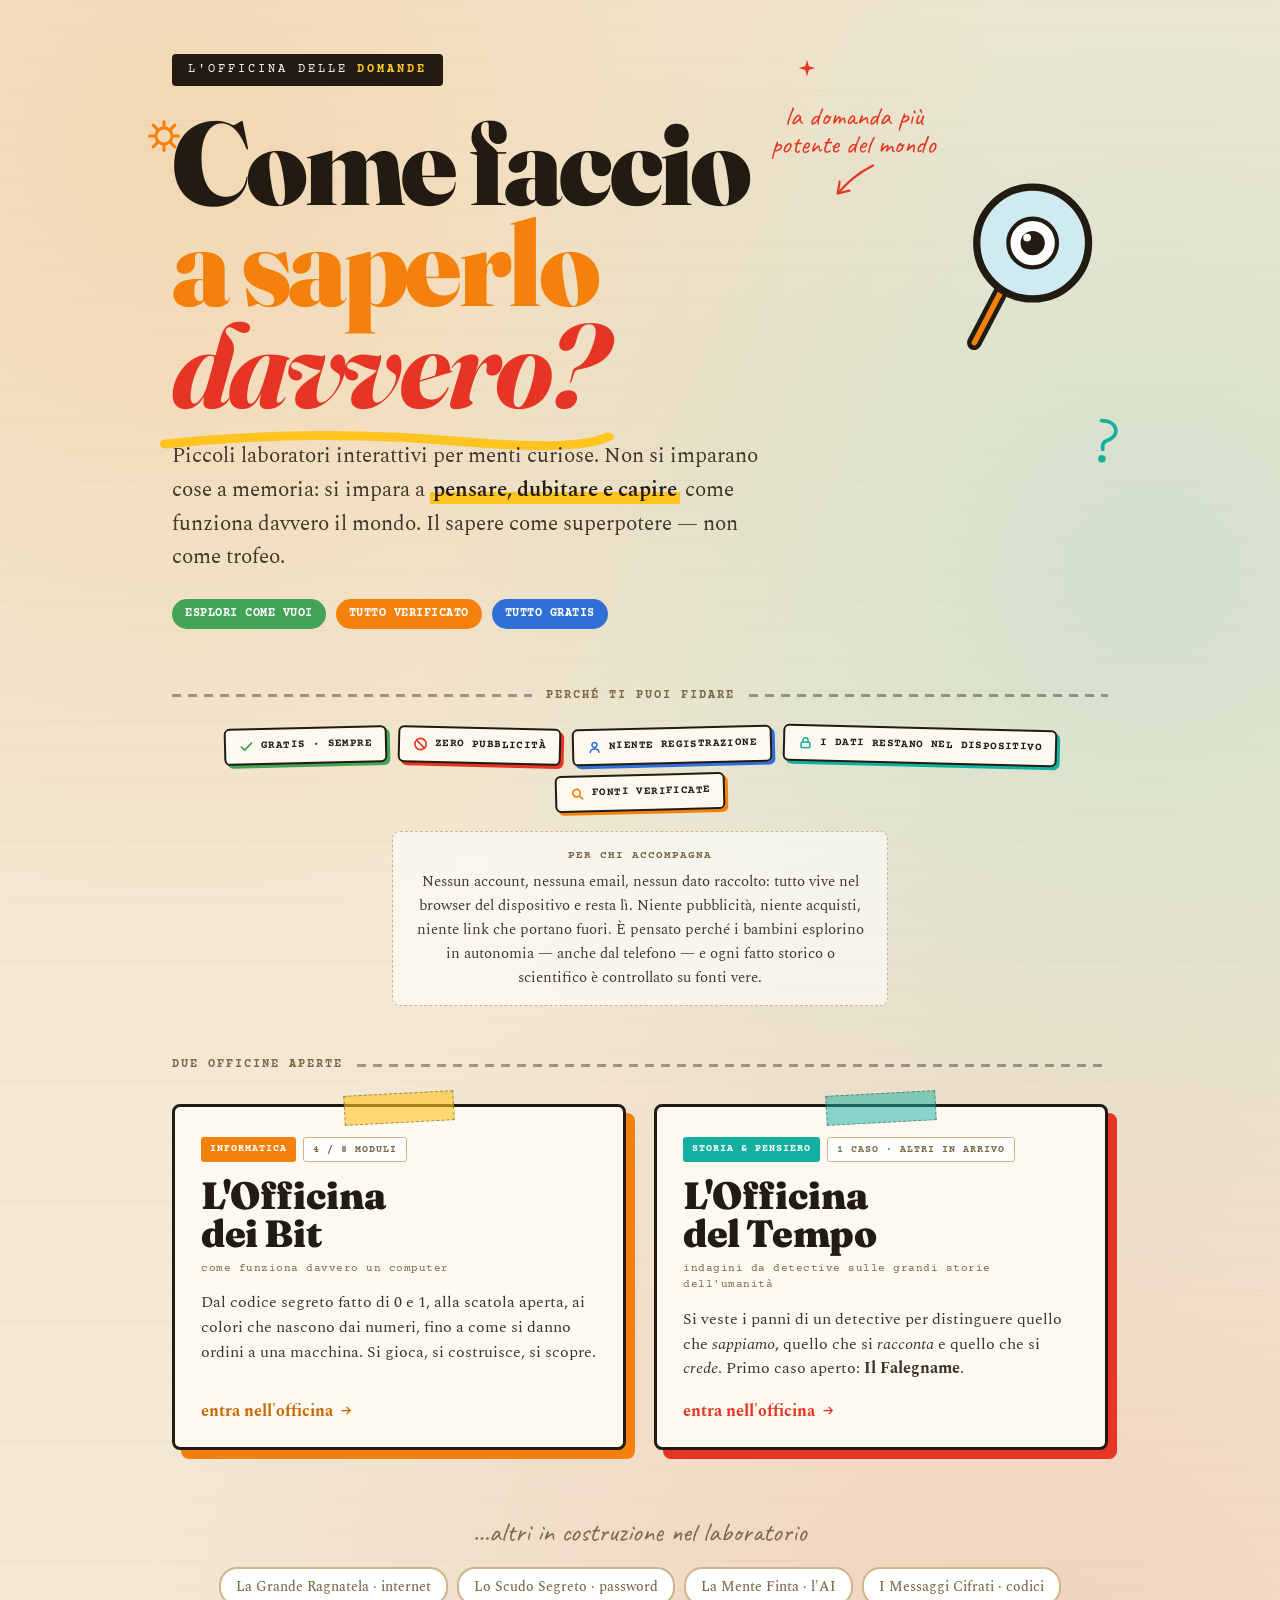
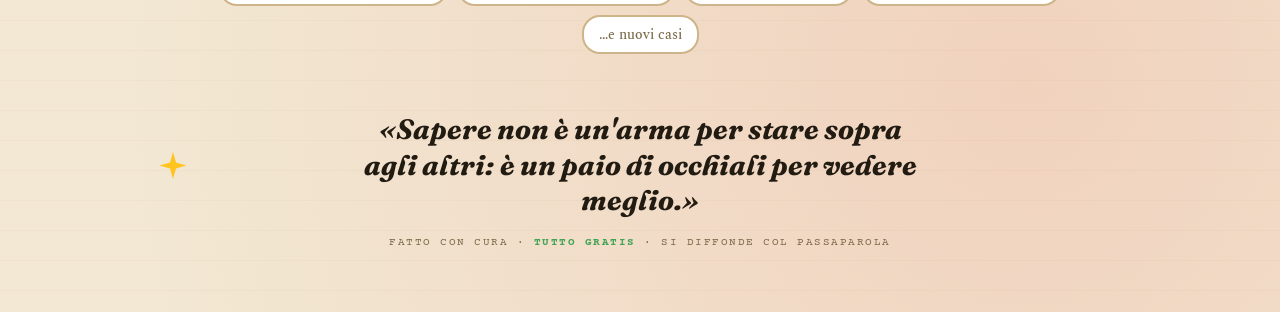
==== index.html @ 7c161238 "Add files via upload" ====
<!DOCTYPE html>
<html lang="it">
<head>
<meta charset="UTF-8" />
<meta name="viewport" content="width=device-width, initial-scale=1.0" />
<title>L'Officina delle Domande</title>
<link rel="preconnect" href="https://fonts.googleapis.com" />
<link rel="preconnect" href="https://fonts.gstatic.com" crossorigin />
<link href="https://fonts.googleapis.com/css2?family=Fraunces:ital,opsz,wght@0,9..144,600;0,9..144,900;1,9..144,700&family=Spectral:wght@400;500;600&family=Caveat:wght@600;700&family=Courier+Prime:wght@400;700&display=swap" rel="stylesheet" />
<style>
  :root{
    --paper:#f2e8d3; --paper-2:#ecd9b2; --card:#fdf9f0; --ink:#211b12; --ink-soft:#7a6a48;
    --orange:#f5810d; --red:#e63525; --yellow:#ffc41f; --teal:#13b0a1; --green:#43a456; --blue:#2f6fd6;
    --sky:#cfeaf0; --line:#cdb489;
    --display:'Fraunces',Georgia,serif; --body:'Spectral',Georgia,serif;
    --hand:'Caveat','Comic Sans MS',cursive; --mono:'Courier Prime','Courier New',monospace;
  }
  *{box-sizing:border-box;margin:0;padding:0}
  html{scroll-behavior:smooth}
  body{
    font-family:var(--body); color:var(--ink); line-height:1.5; min-height:100vh; overflow-x:hidden;
    background:
      radial-gradient(circle at 14% 8%, rgba(245,129,13,.16), transparent 40%),
      radial-gradient(circle at 90% 30%, rgba(19,176,161,.14), transparent 42%),
      radial-gradient(circle at 80% 88%, rgba(230,53,37,.12), transparent 46%),
      linear-gradient(rgba(180,150,95,.06) 1px, transparent 1px),
      radial-gradient(#d7c49a .6px, transparent .6px),
      var(--paper);
    background-size:100% 100%,100% 100%,100% 100%,100% 30px,16px 16px,100% 100%;
    -webkit-font-smoothing:antialiased;
  }
  .wrap{max-width:980px;margin:0 auto;padding:0 22px;position:relative}

  @keyframes rise{from{opacity:0;transform:translateY(20px)}to{opacity:1;transform:none}}
  @keyframes float{0%,100%{transform:translateY(0) rotate(-4deg)}50%{transform:translateY(-12px) rotate(2deg)}}
  @keyframes blink{0%,93%,100%{transform:scaleY(1)}96.5%{transform:scaleY(.08)}}
  @keyframes look{0%,100%{transform:translate(0,0)}30%{transform:translate(3px,-2px)}65%{transform:translate(-3px,2px)}}
  @keyframes wiggle{0%,100%{transform:rotate(var(--rot,0deg))}50%{transform:rotate(calc(var(--rot,0deg) + 7deg))}}
  @keyframes twinkle{0%,100%{opacity:.25;transform:scale(.7)}50%{opacity:1;transform:scale(1.15)}}
  @keyframes dash{to{stroke-dashoffset:0}}
  @keyframes pop{0%{opacity:0;transform:scale(.4) rotate(-12deg)}70%{transform:scale(1.18)}100%{opacity:1;transform:scale(1) rotate(-8deg)}}
  .rise{opacity:0;animation:rise .7s cubic-bezier(.2,.7,.3,1) forwards}
  .d1{animation-delay:.05s}.d2{animation-delay:.18s}.d3{animation-delay:.34s}.d4{animation-delay:.5s}.d5{animation-delay:.66s}.d6{animation-delay:.82s}
  @media (prefers-reduced-motion: reduce){
    .rise{opacity:1 !important;animation:none !important}
    .lens,.spin-soft,.tw,.eyelid,.pupil,.verif{animation:none !important}
    .underline-svg path{stroke-dashoffset:0 !important;animation:none !important}
  }

  .doodle{position:absolute;pointer-events:none}
  .spin-soft{transform-origin:center;animation:wiggle 5s ease-in-out infinite}
  .tw{animation:twinkle 2.6s ease-in-out infinite}

  header{padding:54px 0 14px;position:relative}
  .insegna{display:inline-flex;align-items:center;gap:9px;font-family:var(--mono);font-size:12px;letter-spacing:3px;
    color:#fff;background:var(--ink);border-radius:4px;padding:7px 16px;text-transform:uppercase}
  .insegna b{color:var(--yellow)}

  .hero{display:flex;gap:14px;align-items:center;margin-top:26px;position:relative}
  .question{font-family:var(--display);font-weight:900;font-size:clamp(50px,11vw,118px);line-height:.86;letter-spacing:-.03em;max-width:13ch}
  .question .l2{color:var(--orange)}
  .question .dav{font-style:italic;font-weight:700;color:var(--red);position:relative;white-space:nowrap}
  .underline-svg{position:absolute;left:-3%;bottom:-16px;width:106%;height:26px;overflow:visible}
  .underline-svg path{stroke:var(--yellow);stroke-width:9;fill:none;stroke-linecap:round;stroke-dasharray:340;stroke-dashoffset:340;animation:dash 1s ease .9s forwards}

  .lens{flex-shrink:0;width:clamp(96px,15vw,158px);animation:float 5s ease-in-out infinite;margin-top:4px}
  @media(max-width:680px){.hero{flex-direction:column-reverse;align-items:center;text-align:center}.lens{width:128px}.question{max-width:none}}
  .eyelid{transform-box:fill-box;transform-origin:center;animation:blink 5s infinite}
  .pupil{transform-box:fill-box;transform-origin:center;animation:look 6s ease-in-out infinite}

  .note{font-family:var(--hand);color:var(--red);font-size:clamp(20px,2.7vw,27px);line-height:1.05;position:absolute;transform:rotate(-6deg)}
  .note-1{top:-10px;right:0;max-width:175px;text-align:center}
  @media(max-width:980px){.note-1{display:none}}

  .subtitle{font-size:clamp(17px,2.3vw,21px);color:#41372a;max-width:55ch;margin-top:24px;line-height:1.6}
  .subtitle strong{color:var(--ink);font-weight:600}
  .subtitle .hl{background:linear-gradient(transparent 55%, var(--yellow) 55% 94%, transparent 94%);padding:0 3px}

  .manifesto{margin-top:24px;display:flex;gap:10px;flex-wrap:wrap}
  .manifesto span{font-family:var(--mono);font-size:12px;font-weight:700;letter-spacing:.5px;color:#fff;padding:6px 13px;border-radius:20px}
  .manifesto .a{background:var(--green)} .manifesto .b{background:var(--orange)} .manifesto .c{background:var(--blue)}

  .shelf{padding:46px 0 10px;position:relative}
  .shelf-head{display:flex;align-items:center;gap:14px;margin-bottom:30px}
  .shelf-head .bar{flex:1;height:3px;background:repeating-linear-gradient(90deg,var(--ink) 0 9px,transparent 9px 16px);opacity:.4}
  .shelf-head span{font-family:var(--mono);font-size:12px;letter-spacing:2px;color:var(--ink-soft);font-weight:700}

  .cards{display:grid;grid-template-columns:1fr 1fr;gap:28px}
  @media(max-width:760px){.cards{grid-template-columns:1fr;gap:34px}}
  .card{position:relative;display:flex;flex-direction:column;background:var(--card);border:3px solid var(--ink);
    border-radius:8px;padding:30px 26px 24px;text-decoration:none;color:var(--ink);transition:transform .2s ease,box-shadow .2s ease}
  .card.bit{box-shadow:9px 9px 0 var(--orange);transform:rotate(-1.1deg)}
  .card.caso{box-shadow:9px 9px 0 var(--red);transform:rotate(1deg)}
  .card.bit:hover{transform:rotate(0) translateY(-5px);box-shadow:13px 14px 0 var(--orange)}
  .card.caso:hover{transform:rotate(0) translateY(-5px);box-shadow:13px 14px 0 var(--red)}
  .tape{position:absolute;top:-14px;left:50%;width:110px;height:30px;transform:translateX(-50%) rotate(-3deg);
    background:rgba(255,196,31,.6);border:1px dashed rgba(33,27,18,.4)}
  .card.caso .tape{background:rgba(19,176,161,.5)}
  .card .tagrow{display:flex;gap:7px;flex-wrap:wrap;margin-bottom:15px}
  .pill{font-family:var(--mono);font-size:10px;font-weight:700;letter-spacing:1px;padding:4px 9px;border-radius:3px;color:#fff}
  .pill.orange{background:var(--orange)}.pill.red{background:var(--red)}.pill.green{background:var(--green)}.pill.teal{background:var(--teal)}
  .pill.ghost{background:#fff;color:var(--ink-soft);border:1.5px solid var(--line)}
  .card h2{font-family:var(--display);font-weight:900;font-size:clamp(28px,3.6vw,38px);line-height:.98;letter-spacing:-.01em;margin-bottom:9px}
  .card .kind{font-family:var(--mono);font-size:11px;letter-spacing:.5px;color:var(--ink-soft);margin-bottom:13px}
  .card p{font-size:16px;line-height:1.55;color:#3c3325;flex-grow:1}
  .card .enter{margin-top:18px;display:inline-flex;align-items:center;gap:8px;font-weight:700;font-size:16px}
  .card.bit .enter{color:#c96905}.card.caso .enter{color:var(--red)}
  .card .arr{transition:transform .18s ease}.card:hover .arr{transform:translateX(7px)}
  .verif{position:absolute;bottom:14px;right:14px;font-family:var(--mono);font-size:9px;font-weight:700;letter-spacing:1px;
    color:var(--green);border:2px solid var(--green);border-radius:3px;padding:3px 7px;transform:rotate(-9deg);animation:pop .5s ease 1.1s backwards}

  .coming{margin:52px 0 6px;text-align:center;position:relative}
  .coming .lbl{font-family:var(--hand);font-size:27px;color:var(--ink-soft);margin-bottom:14px;display:inline-block;transform:rotate(-1.5deg)}
  .chips{display:flex;gap:9px;flex-wrap:wrap;justify-content:center}
  .chip{background:#fff;border:2px solid var(--line);border-radius:18px;padding:7px 15px;font-size:14px;color:var(--ink-soft);font-weight:500}

  .garanzie{padding:44px 0 4px;text-align:center}
  .bollini{display:flex;gap:11px;flex-wrap:wrap;justify-content:center;margin-bottom:20px}
  .bollino{display:inline-flex;align-items:center;gap:7px;background:var(--card);
    border:2px solid var(--ink);border-radius:6px;padding:8px 13px;
    font-family:var(--mono);font-size:11px;font-weight:700;letter-spacing:.4px;color:var(--ink)}
  .bollino svg{width:15px;height:15px;flex-shrink:0}
  .bollino:nth-child(odd){transform:rotate(-1.4deg)}
  .bollino:nth-child(even){transform:rotate(1.4deg)}
  .bollino.g{box-shadow:3px 3px 0 var(--green)} .bollino.g svg{color:var(--green)}
  .bollino.r{box-shadow:3px 3px 0 var(--red)} .bollino.r svg{color:var(--red)}
  .bollino.b{box-shadow:3px 3px 0 var(--blue)} .bollino.b svg{color:var(--blue)}
  .bollino.t{box-shadow:3px 3px 0 var(--teal)} .bollino.t svg{color:var(--teal)}
  .bollino.o{box-shadow:3px 3px 0 var(--orange)} .bollino.o svg{color:var(--orange)}
  .pergenitori{max-width:62ch;margin:0 auto;background:rgba(255,255,255,.6);
    border:1.5px dashed var(--line);border-radius:8px;padding:15px 22px;
    font-size:15px;line-height:1.6;color:#41372a}
  .pergenitori b{font-family:var(--mono);font-size:11px;letter-spacing:1px;color:var(--ink-soft);
    display:block;margin-bottom:6px;text-transform:uppercase}

  footer{text-align:center;padding:52px 0 60px;position:relative}
  footer .line{font-family:var(--display);font-style:italic;font-weight:700;font-size:clamp(20px,3.1vw,28px);color:var(--ink);max-width:30ch;margin:0 auto 16px;line-height:1.28}
  footer .meta{font-family:var(--mono);font-size:11px;letter-spacing:1.5px;color:var(--ink-soft)}
  footer .meta b{color:var(--green)}
</style>
</head>
<body>
  <div class="wrap">

    <svg class="doodle spin-soft" style="--rot:6deg;top:118px;left:-4px;width:36px;color:var(--orange)" viewBox="0 0 40 40" fill="none" stroke="currentColor" stroke-width="3.5" stroke-linecap="round"><circle cx="20" cy="20" r="9"/><path d="M20 4v5M20 31v5M4 20h5M31 20h5M8 8l4 4M32 8l-4 4M8 32l4-4M32 32l-4-4"/></svg>
    <svg class="doodle" style="top:415px;right:4px;width:42px;color:var(--teal);transform:rotate(8deg)" viewBox="0 0 40 50" fill="none" stroke="currentColor" stroke-width="3.5" stroke-linecap="round" stroke-linejoin="round"><path d="M14 6 C 30 4, 34 18, 22 24 C 18 26, 18 30, 19 33"/><circle cx="19.5" cy="42" r="1.8" fill="currentColor"/></svg>
    <svg class="doodle tw" style="bottom:130px;left:8px;width:30px;color:var(--yellow)" viewBox="0 0 40 40" fill="currentColor"><path d="M20 0l4 14 14 4-14 4-4 14-4-14-14-4 14-4z"/></svg>
    <svg class="doodle tw" style="top:60px;right:32%;width:18px;color:var(--red);animation-delay:1.1s" viewBox="0 0 40 40" fill="currentColor"><path d="M20 0l4 14 14 4-14 4-4 14-4-14-14-4 14-4z"/></svg>

    <header>
      <div class="insegna rise d1">L'OFFICINA DELLE <b>DOMANDE</b></div>

      <div class="hero">
        <div style="position:relative;flex:1">
          <h1 class="question rise d2">
            Come faccio<br/><span class="l2">a saperlo</span><br/><span class="dav">davvero?<svg class="underline-svg" viewBox="0 0 340 26" preserveAspectRatio="none"><path d="M5 16 C 80 5, 150 5, 220 13 S 320 18, 335 9"/></svg></span>
          </h1>
          <div class="note note-1 rise d4">la domanda più<br/>potente del mondo
            <svg style="display:block;width:50px;height:36px;margin:2px auto 0" viewBox="0 0 54 40" fill="none" stroke="currentColor" stroke-width="2.5" stroke-linecap="round"><path d="M48 5 C 30 14, 20 24, 9 36"/><path d="M9 36l13-3M9 36l2-13"/></svg>
          </div>
        </div>

        <svg class="lens" viewBox="0 0 130 150" fill="none">
          <line x1="44" y1="92" x2="20" y2="138" stroke="#211b12" stroke-width="12" stroke-linecap="round"/>
          <line x1="44" y1="92" x2="20" y2="138" stroke="#f5810d" stroke-width="4.5" stroke-linecap="round"/>
          <circle cx="68" cy="56" r="46" fill="#cfeaf0" stroke="#211b12" stroke-width="6"/>
          <g class="eyelid">
            <circle cx="68" cy="56" r="20" fill="#ffffff" stroke="#211b12" stroke-width="3.5"/>
            <circle class="pupil" cx="68" cy="56" r="10" fill="#211b12"/>
            <circle cx="63.5" cy="51.5" r="3.2" fill="#ffffff"/>
          </g>
        </svg>
      </div>

      <p class="subtitle rise d3">
        Piccoli laboratori interattivi per menti curiose. Non si imparano cose a memoria:
        si impara a <strong class="hl">pensare, dubitare e capire</strong> come funziona davvero il mondo.
        Il sapere come superpotere — non come trofeo.
      </p>

      <div class="manifesto rise d5">
        <span class="a">ESPLORI COME VUOI</span>
        <span class="b">TUTTO VERIFICATO</span>
        <span class="c">TUTTO GRATIS</span>
      </div>
    </header>

    <section class="garanzie">
      <div class="shelf-head rise d4" style="margin-bottom:22px"><div class="bar"></div><span>PERCHÉ TI PUOI FIDARE</span><div class="bar"></div></div>
      <div class="bollini rise d5">
        <span class="bollino g"><svg viewBox="0 0 24 24" fill="none" stroke="currentColor" stroke-width="3" stroke-linecap="round" stroke-linejoin="round"><path d="M20 6 9 17l-5-5"/></svg>GRATIS · SEMPRE</span>
        <span class="bollino r"><svg viewBox="0 0 24 24" fill="none" stroke="currentColor" stroke-width="2.6" stroke-linecap="round"><circle cx="12" cy="12" r="9"/><path d="M5.6 5.6l12.8 12.8"/></svg>ZERO PUBBLICITÀ</span>
        <span class="bollino b"><svg viewBox="0 0 24 24" fill="none" stroke="currentColor" stroke-width="2.4" stroke-linecap="round" stroke-linejoin="round"><circle cx="12" cy="8" r="4"/><path d="M5 20c0-3.5 3-5.5 7-5.5s7 2 7 5.5"/></svg>NIENTE REGISTRAZIONE</span>
        <span class="bollino t"><svg viewBox="0 0 24 24" fill="none" stroke="currentColor" stroke-width="2.4" stroke-linecap="round" stroke-linejoin="round"><rect x="5" y="11" width="14" height="9" rx="1.5"/><path d="M8 11V8a4 4 0 0 1 8 0v3"/></svg>I DATI RESTANO NEL DISPOSITIVO</span>
        <span class="bollino o"><svg viewBox="0 0 24 24" fill="none" stroke="currentColor" stroke-width="2.6" stroke-linecap="round" stroke-linejoin="round"><circle cx="10.5" cy="10.5" r="6"/><path d="M15 15l5 5"/></svg>FONTI VERIFICATE</span>
      </div>
      <p class="pergenitori rise d6"><b>Per chi accompagna</b>Nessun account, nessuna email, nessun dato raccolto: tutto vive nel browser del dispositivo e resta lì. Niente pubblicità, niente acquisti, niente link che portano fuori. È pensato perché i bambini esplorino in autonomia — anche dal telefono — e ogni fatto storico o scientifico è controllato su fonti vere.</p>
    </section>

    <section class="shelf">
      <div class="shelf-head rise d4"><span>DUE OFFICINE APERTE</span><div class="bar"></div></div>
      <div class="cards">
        <a class="card bit rise d5" href="officina-dei-bit.html">
          <span class="tape"></span>
          <div class="tagrow"><span class="pill orange">INFORMATICA</span><span class="pill ghost">4 / 8 MODULI</span></div>
          <h2>L'Officina<br/>dei Bit</h2>
          <div class="kind">come funziona davvero un computer</div>
          <p>Dal codice segreto fatto di 0 e 1, alla scatola aperta, ai colori che nascono dai numeri,
          fino a come si danno ordini a una macchina. Si gioca, si costruisce, si scopre.</p>
          <span class="enter">entra nell'officina <span class="arr">&rarr;</span></span>
        </a>
        <a class="card caso rise d6" href="officina-del-tempo.html">
          <span class="tape"></span>
          <div class="tagrow"><span class="pill teal">STORIA &amp; PENSIERO</span><span class="pill ghost">1 CASO · ALTRI IN ARRIVO</span></div>
          <h2>L'Officina<br/>del Tempo</h2>
          <div class="kind">indagini da detective sulle grandi storie dell'umanità</div>
          <p>Si veste i panni di un detective per distinguere quello che <em>sappiamo</em>,
          quello che si <em>racconta</em> e quello che si <em>crede</em>. Primo caso aperto: <strong>Il Falegname</strong>.</p>
          <span class="enter">entra nell'officina <span class="arr">&rarr;</span></span>
        </a>
      </div>
    </section>

    <section class="coming">
      <div class="lbl rise d5">…altri in costruzione nel laboratorio</div>
      <div class="chips rise d6">
        <span class="chip">La Grande Ragnatela · internet</span>
        <span class="chip">Lo Scudo Segreto · password</span>
        <span class="chip">La Mente Finta · l'AI</span>
        <span class="chip">I Messaggi Cifrati · codici</span>
        <span class="chip">…e nuovi casi</span>
      </div>
    </section>

    <footer>
      <div class="line rise d6">«Sapere non è un'arma per stare sopra agli altri: è un paio di occhiali per vedere meglio.»</div>
      <div class="meta rise d6">FATTO CON CURA &middot; <b>TUTTO GRATIS</b> &middot; SI DIFFONDE COL PASSAPAROLA</div>
    </footer>

  </div>
</body>
</html>
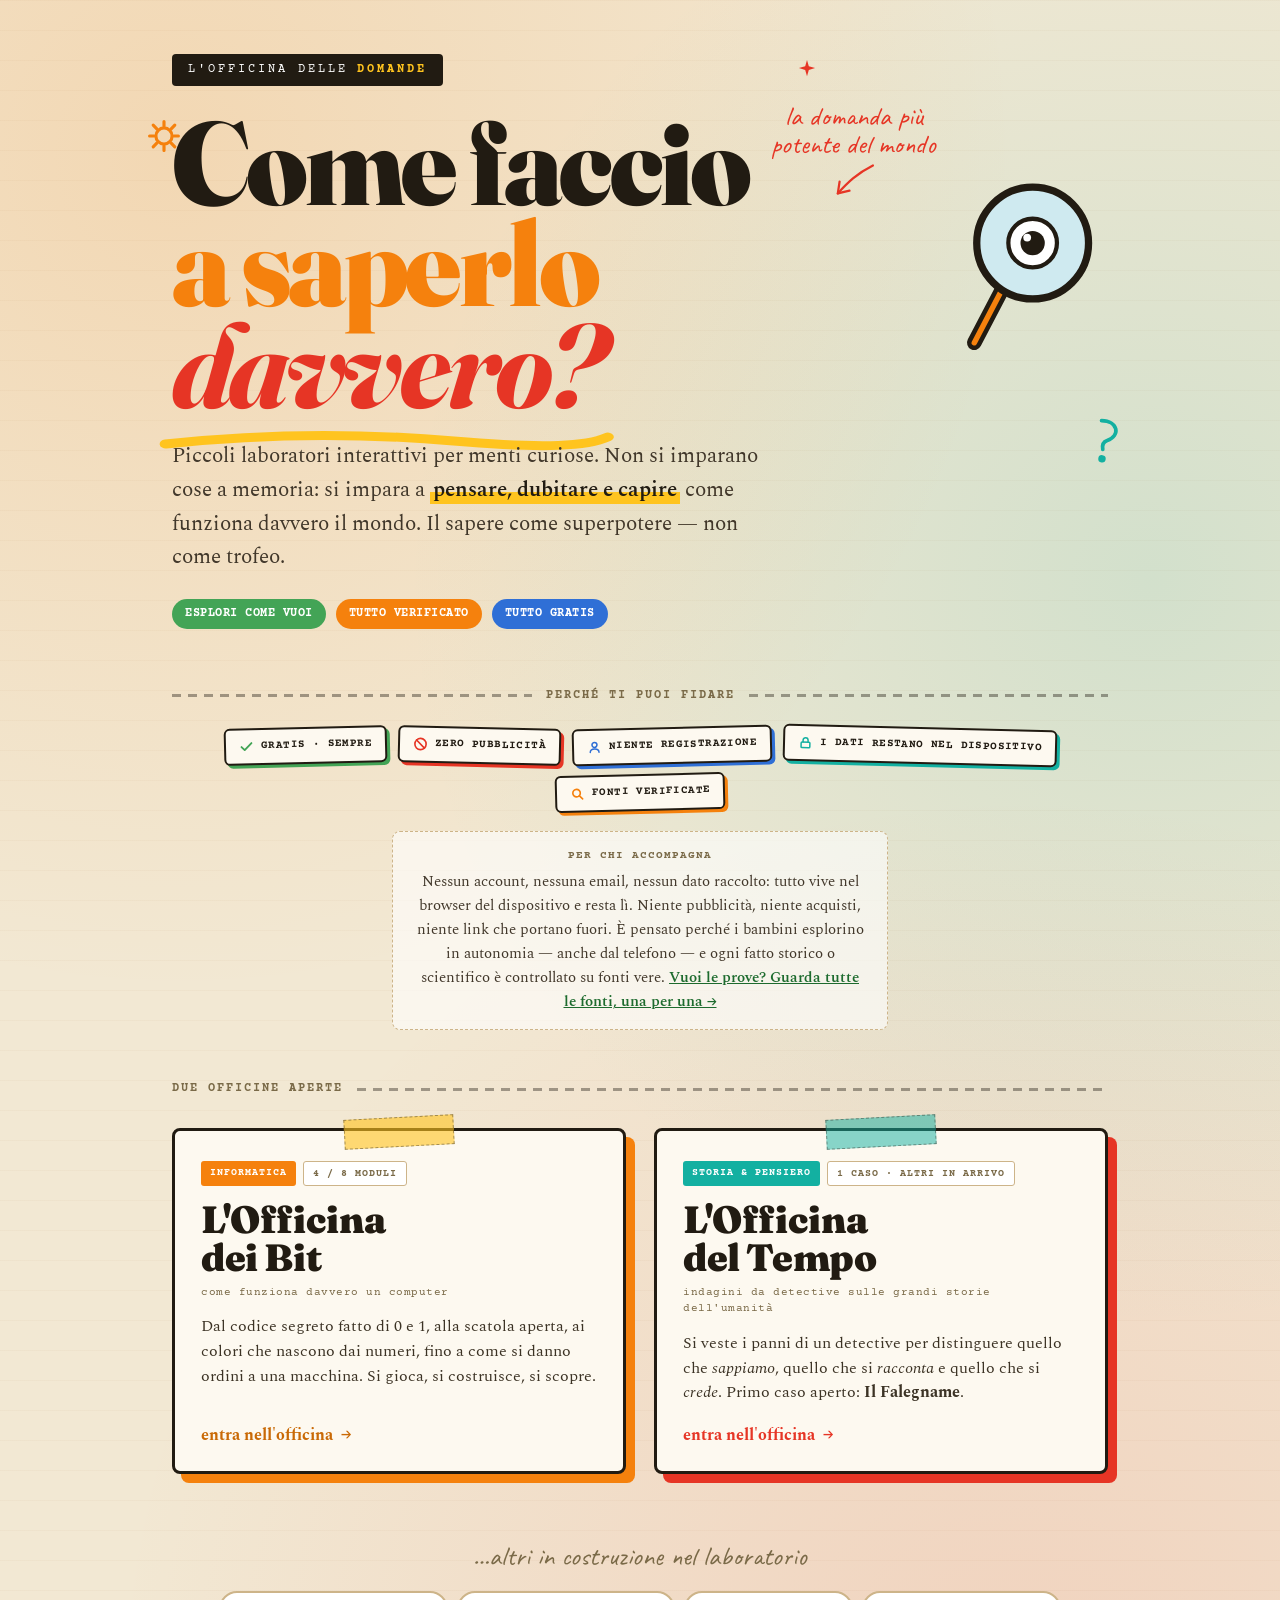
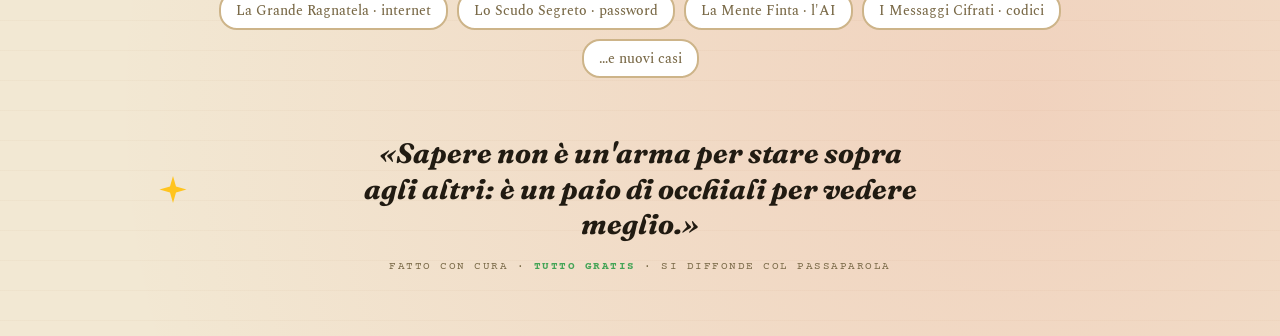
==== commit f5aa1e97: "Add files via upload" ====
--- a/index.html
+++ b/index.html
@@ -194,7 +194,7 @@
         <span class="bollino t"><svg viewBox="0 0 24 24" fill="none" stroke="currentColor" stroke-width="2.4" stroke-linecap="round" stroke-linejoin="round"><rect x="5" y="11" width="14" height="9" rx="1.5"/><path d="M8 11V8a4 4 0 0 1 8 0v3"/></svg>I DATI RESTANO NEL DISPOSITIVO</span>
         <span class="bollino o"><svg viewBox="0 0 24 24" fill="none" stroke="currentColor" stroke-width="2.6" stroke-linecap="round" stroke-linejoin="round"><circle cx="10.5" cy="10.5" r="6"/><path d="M15 15l5 5"/></svg>FONTI VERIFICATE</span>
       </div>
-      <p class="pergenitori rise d6"><b>Per chi accompagna</b>Nessun account, nessuna email, nessun dato raccolto: tutto vive nel browser del dispositivo e resta lì. Niente pubblicità, niente acquisti, niente link che portano fuori. È pensato perché i bambini esplorino in autonomia — anche dal telefono — e ogni fatto storico o scientifico è controllato su fonti vere.</p>
+      <p class="pergenitori rise d6"><b>Per chi accompagna</b>Nessun account, nessuna email, nessun dato raccolto: tutto vive nel browser del dispositivo e resta lì. Niente pubblicità, niente acquisti, niente link che portano fuori. È pensato perché i bambini esplorino in autonomia — anche dal telefono — e ogni fatto storico o scientifico è controllato su fonti vere. <a href="fonti.html" style="color:#1d6b2e;font-weight:600">Vuoi le prove? Guarda tutte le fonti, una per una &rarr;</a></p>
     </section>
 
     <section class="shelf">
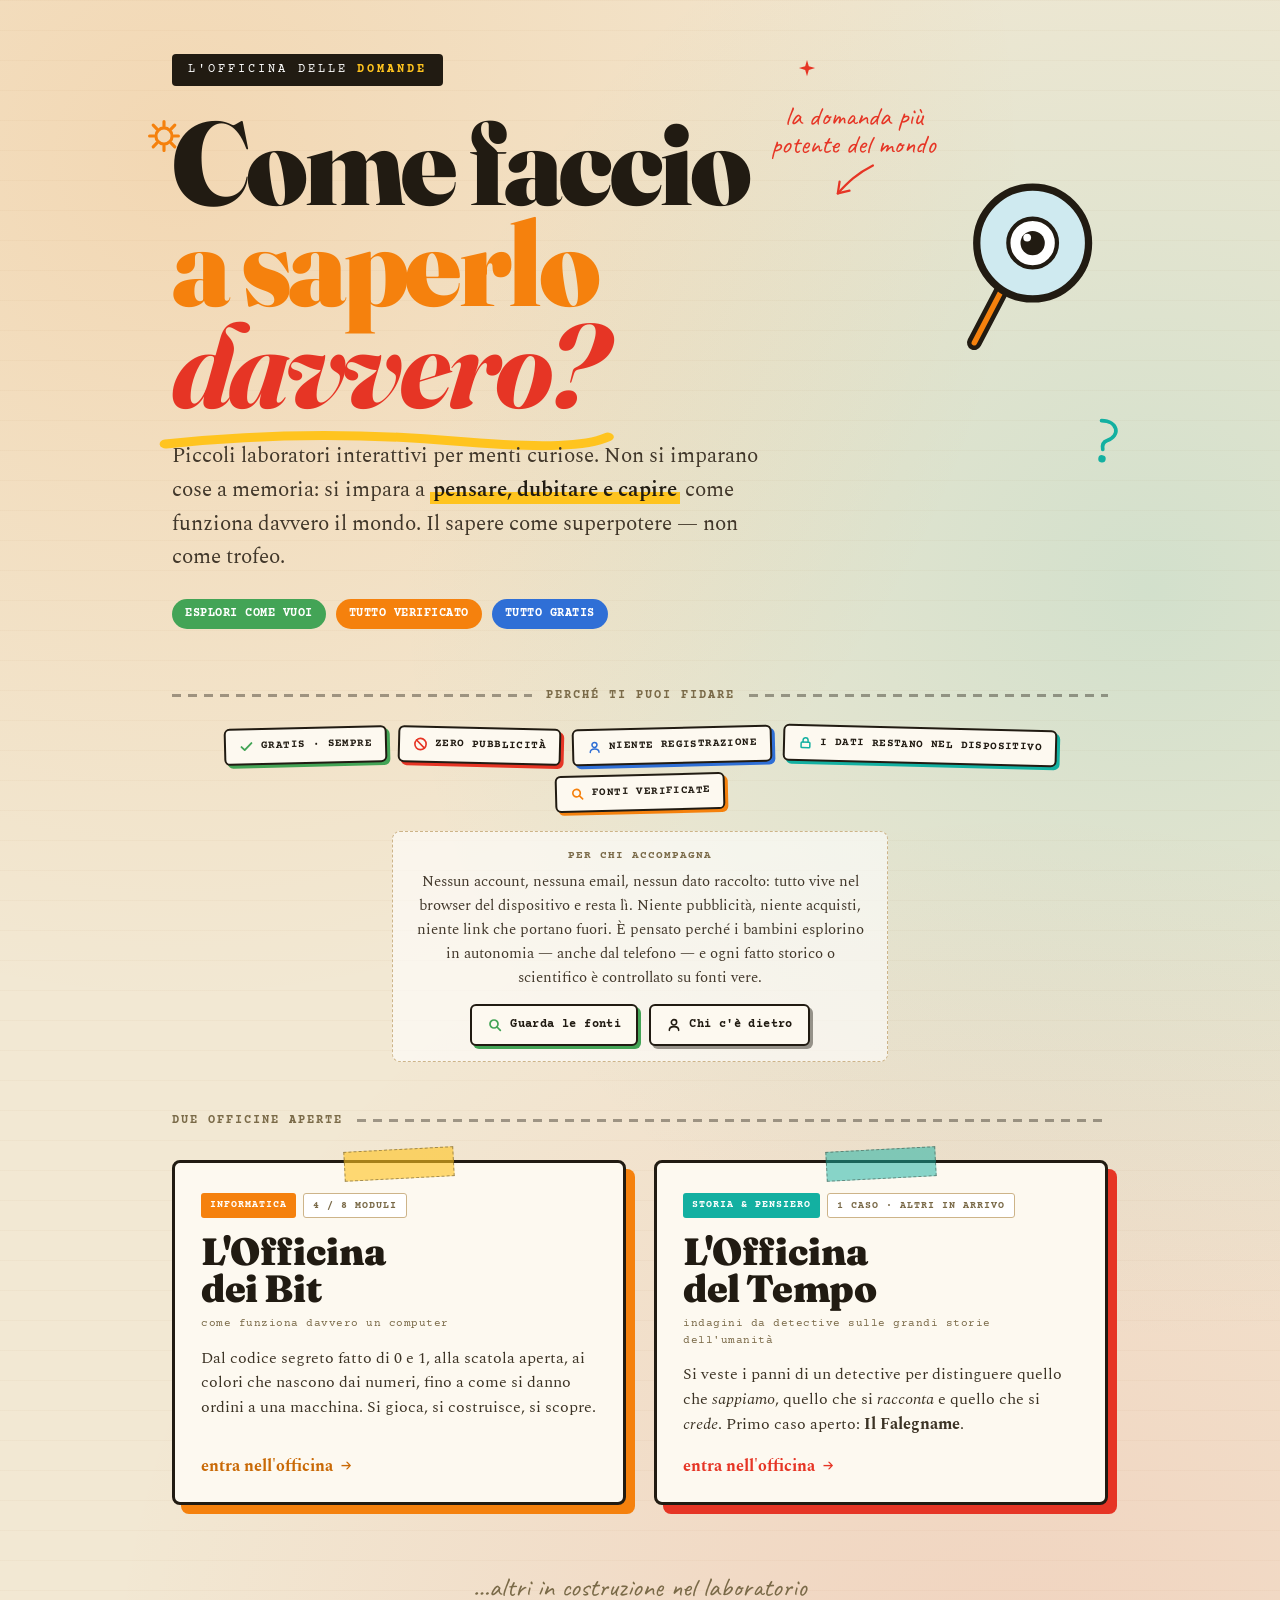
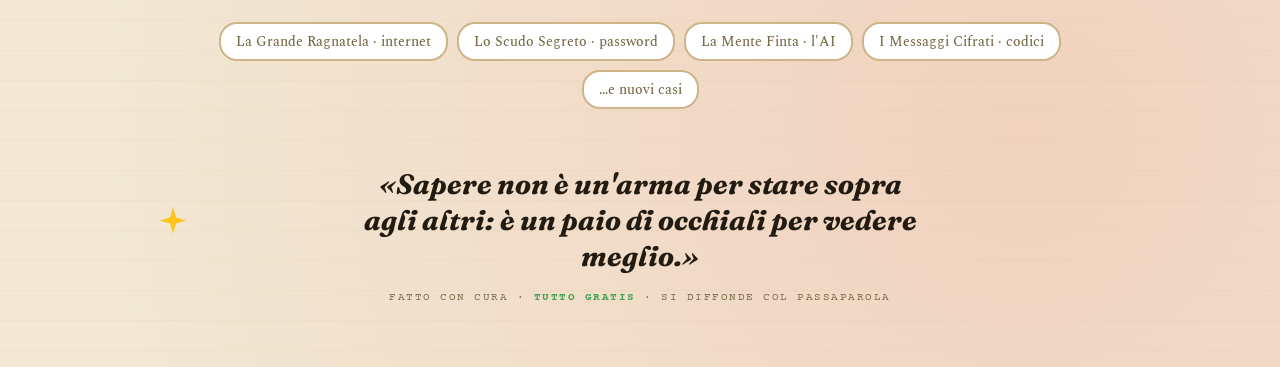
==== commit 0cd520b3: "Add files via upload" ====
--- a/index.html
+++ b/index.html
@@ -132,6 +132,18 @@
     font-size:15px;line-height:1.6;color:#41372a}
   .pergenitori b{font-family:var(--mono);font-size:11px;letter-spacing:1px;color:var(--ink-soft);
     display:block;margin-bottom:6px;text-transform:uppercase}
+  .pergenitori p{margin:0 0 14px}
+  .btrow{display:flex;gap:11px;flex-wrap:wrap;justify-content:center;margin-top:2px}
+  .btnota{display:inline-flex;align-items:center;gap:7px;background:var(--card);
+    border:2px solid var(--ink);border-radius:6px;padding:9px 15px;font-family:var(--mono);
+    font-size:12px;font-weight:700;letter-spacing:.4px;color:var(--ink);text-decoration:none;
+    transition:transform .15s ease,box-shadow .15s ease}
+  .btnota svg{width:16px;height:16px;flex-shrink:0}
+  .btnota.fonti{box-shadow:3px 3px 0 var(--green)} .btnota.fonti svg{color:var(--green)}
+  .btnota.chi{box-shadow:3px 3px 0 rgba(33,27,18,.45)} .btnota.chi svg{color:var(--ink)}
+  .btnota:hover{transform:translateY(-3px)}
+  .btnota.fonti:hover{box-shadow:5px 6px 0 var(--green)}
+  .btnota.chi:hover{box-shadow:5px 6px 0 rgba(33,27,18,.45)}
 
   footer{text-align:center;padding:52px 0 60px;position:relative}
   footer .line{font-family:var(--display);font-style:italic;font-weight:700;font-size:clamp(20px,3.1vw,28px);color:var(--ink);max-width:30ch;margin:0 auto 16px;line-height:1.28}
@@ -194,7 +206,14 @@
         <span class="bollino t"><svg viewBox="0 0 24 24" fill="none" stroke="currentColor" stroke-width="2.4" stroke-linecap="round" stroke-linejoin="round"><rect x="5" y="11" width="14" height="9" rx="1.5"/><path d="M8 11V8a4 4 0 0 1 8 0v3"/></svg>I DATI RESTANO NEL DISPOSITIVO</span>
         <span class="bollino o"><svg viewBox="0 0 24 24" fill="none" stroke="currentColor" stroke-width="2.6" stroke-linecap="round" stroke-linejoin="round"><circle cx="10.5" cy="10.5" r="6"/><path d="M15 15l5 5"/></svg>FONTI VERIFICATE</span>
       </div>
-      <p class="pergenitori rise d6"><b>Per chi accompagna</b>Nessun account, nessuna email, nessun dato raccolto: tutto vive nel browser del dispositivo e resta lì. Niente pubblicità, niente acquisti, niente link che portano fuori. È pensato perché i bambini esplorino in autonomia — anche dal telefono — e ogni fatto storico o scientifico è controllato su fonti vere. <a href="fonti.html" style="color:#1d6b2e;font-weight:600">Vuoi le prove? Guarda tutte le fonti, una per una &rarr;</a></p>
+      <div class="pergenitori rise d6">
+        <b>Per chi accompagna</b>
+        <p>Nessun account, nessuna email, nessun dato raccolto: tutto vive nel browser del dispositivo e resta lì. Niente pubblicità, niente acquisti, niente link che portano fuori. È pensato perché i bambini esplorino in autonomia — anche dal telefono — e ogni fatto storico o scientifico è controllato su fonti vere.</p>
+        <div class="btrow">
+          <a class="btnota fonti" href="fonti.html"><svg viewBox="0 0 24 24" fill="none" stroke="currentColor" stroke-width="2.6" stroke-linecap="round" stroke-linejoin="round"><circle cx="10.5" cy="10.5" r="6"/><path d="M15 15l5 5"/></svg>Guarda le fonti</a>
+          <a class="btnota chi" href="chi-sono.html"><svg viewBox="0 0 24 24" fill="none" stroke="currentColor" stroke-width="2.4" stroke-linecap="round" stroke-linejoin="round"><circle cx="12" cy="8" r="4"/><path d="M5 20c0-3.5 3-5.5 7-5.5s7 2 7 5.5"/></svg>Chi c'è dietro</a>
+        </div>
+      </div>
     </section>
 
     <section class="shelf">
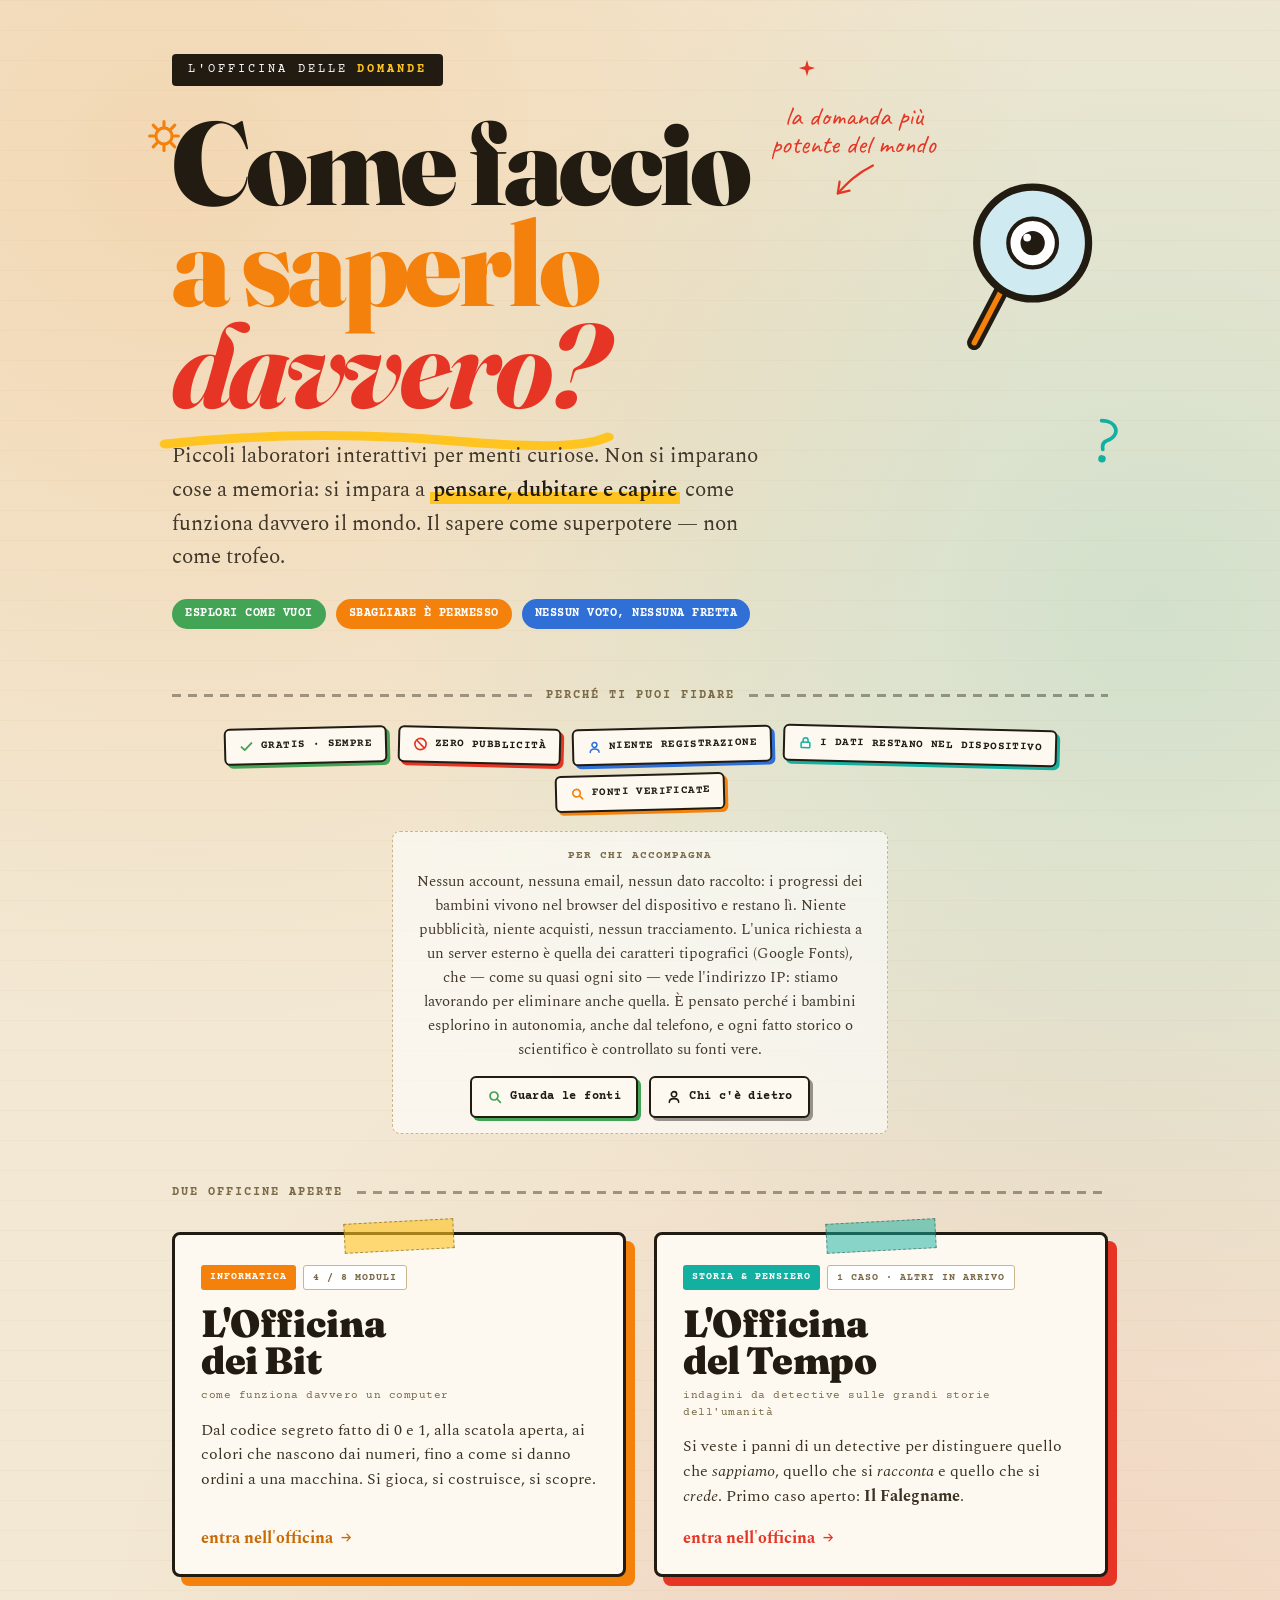
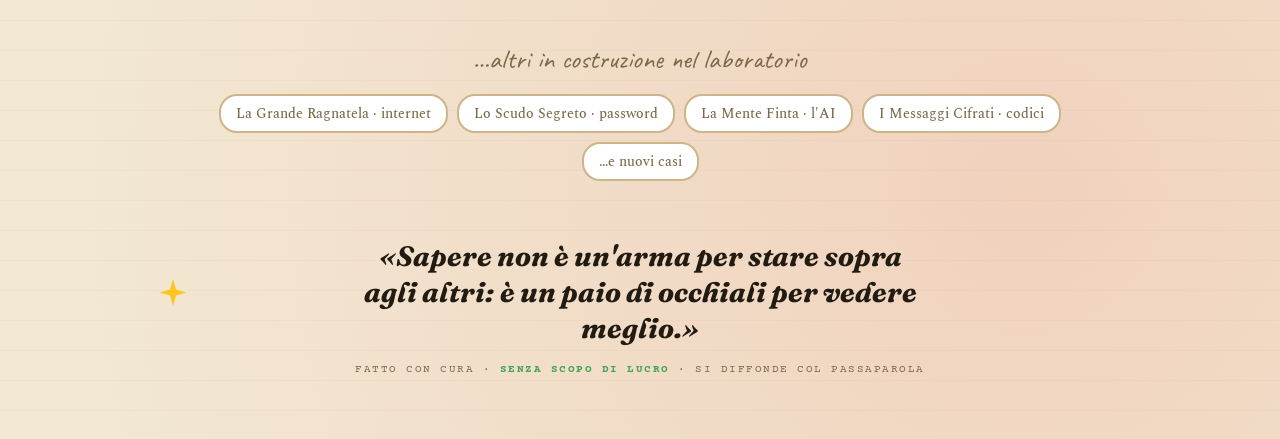
==== commit 45718aa1: "Add files via upload" ====
--- a/index.html
+++ b/index.html
@@ -3,7 +3,19 @@
 <head>
 <meta charset="UTF-8" />
 <meta name="viewport" content="width=device-width, initial-scale=1.0" />
-<title>L'Officina delle Domande</title>
+<title>L'Officina delle Domande — Come faccio a saperlo davvero?</title>
+<meta name="description" content="Piccoli laboratori interattivi per menti curiose. Non si imparano cose a memoria: si impara a pensare, dubitare e capire come funziona davvero il mondo. Gratis, senza pubblicità, senza registrazione." />
+<link rel="icon" href="favicon.svg" type="image/svg+xml" />
+<meta property="og:type" content="website" />
+<meta property="og:url" content="https://officinadelledomande.github.io/" />
+<meta property="og:title" content="L'Officina delle Domande" />
+<meta property="og:description" content="Laboratori interattivi per menti curiose: imparare a pensare, dubitare e capire. La domanda più potente del mondo è «Come faccio a saperlo davvero?»" />
+<meta property="og:image" content="https://officinadelledomande.github.io/og-image.png" />
+<meta property="og:locale" content="it_IT" />
+<meta name="twitter:card" content="summary_large_image" />
+<meta name="twitter:title" content="L'Officina delle Domande" />
+<meta name="twitter:description" content="Laboratori interattivi per menti curiose: imparare a pensare, dubitare e capire." />
+<meta name="twitter:image" content="https://officinadelledomande.github.io/og-image.png" />
 <link rel="preconnect" href="https://fonts.googleapis.com" />
 <link rel="preconnect" href="https://fonts.gstatic.com" crossorigin />
 <link href="https://fonts.googleapis.com/css2?family=Fraunces:ital,opsz,wght@0,9..144,600;0,9..144,900;1,9..144,700&family=Spectral:wght@400;500;600&family=Caveat:wght@600;700&family=Courier+Prime:wght@400;700&display=swap" rel="stylesheet" />
@@ -48,6 +60,7 @@
   }
 
   .doodle{position:absolute;pointer-events:none}
+  @media(max-width:680px){.doodle{display:none}}
   .spin-soft{transform-origin:center;animation:wiggle 5s ease-in-out infinite}
   .tw{animation:twinkle 2.6s ease-in-out infinite}
 
@@ -154,10 +167,10 @@
 <body>
   <div class="wrap">
 
-    <svg class="doodle spin-soft" style="--rot:6deg;top:118px;left:-4px;width:36px;color:var(--orange)" viewBox="0 0 40 40" fill="none" stroke="currentColor" stroke-width="3.5" stroke-linecap="round"><circle cx="20" cy="20" r="9"/><path d="M20 4v5M20 31v5M4 20h5M31 20h5M8 8l4 4M32 8l-4 4M8 32l4-4M32 32l-4-4"/></svg>
-    <svg class="doodle" style="top:415px;right:4px;width:42px;color:var(--teal);transform:rotate(8deg)" viewBox="0 0 40 50" fill="none" stroke="currentColor" stroke-width="3.5" stroke-linecap="round" stroke-linejoin="round"><path d="M14 6 C 30 4, 34 18, 22 24 C 18 26, 18 30, 19 33"/><circle cx="19.5" cy="42" r="1.8" fill="currentColor"/></svg>
-    <svg class="doodle tw" style="bottom:130px;left:8px;width:30px;color:var(--yellow)" viewBox="0 0 40 40" fill="currentColor"><path d="M20 0l4 14 14 4-14 4-4 14-4-14-14-4 14-4z"/></svg>
-    <svg class="doodle tw" style="top:60px;right:32%;width:18px;color:var(--red);animation-delay:1.1s" viewBox="0 0 40 40" fill="currentColor"><path d="M20 0l4 14 14 4-14 4-4 14-4-14-14-4 14-4z"/></svg>
+    <svg aria-hidden="true" class="doodle spin-soft" style="--rot:6deg;top:118px;left:-4px;width:36px;color:var(--orange)" viewBox="0 0 40 40" fill="none" stroke="currentColor" stroke-width="3.5" stroke-linecap="round"><circle cx="20" cy="20" r="9"/><path d="M20 4v5M20 31v5M4 20h5M31 20h5M8 8l4 4M32 8l-4 4M8 32l4-4M32 32l-4-4"/></svg>
+    <svg aria-hidden="true" class="doodle" style="top:415px;right:4px;width:42px;color:var(--teal);transform:rotate(8deg)" viewBox="0 0 40 50" fill="none" stroke="currentColor" stroke-width="3.5" stroke-linecap="round" stroke-linejoin="round"><path d="M14 6 C 30 4, 34 18, 22 24 C 18 26, 18 30, 19 33"/><circle cx="19.5" cy="42" r="1.8" fill="currentColor"/></svg>
+    <svg aria-hidden="true" class="doodle tw" style="bottom:130px;left:8px;width:30px;color:var(--yellow)" viewBox="0 0 40 40" fill="currentColor"><path d="M20 0l4 14 14 4-14 4-4 14-4-14-14-4 14-4z"/></svg>
+    <svg aria-hidden="true" class="doodle tw" style="top:60px;right:32%;width:18px;color:var(--red);animation-delay:1.1s" viewBox="0 0 40 40" fill="currentColor"><path d="M20 0l4 14 14 4-14 4-4 14-4-14-14-4 14-4z"/></svg>
 
     <header>
       <div class="insegna rise d1">L'OFFICINA DELLE <b>DOMANDE</b></div>
@@ -172,7 +185,7 @@
           </div>
         </div>
 
-        <svg class="lens" viewBox="0 0 130 150" fill="none">
+        <svg aria-hidden="true" class="lens" viewBox="0 0 130 150" fill="none">
           <line x1="44" y1="92" x2="20" y2="138" stroke="#211b12" stroke-width="12" stroke-linecap="round"/>
           <line x1="44" y1="92" x2="20" y2="138" stroke="#f5810d" stroke-width="4.5" stroke-linecap="round"/>
           <circle cx="68" cy="56" r="46" fill="#cfeaf0" stroke="#211b12" stroke-width="6"/>
@@ -192,8 +205,8 @@
 
       <div class="manifesto rise d5">
         <span class="a">ESPLORI COME VUOI</span>
-        <span class="b">TUTTO VERIFICATO</span>
-        <span class="c">TUTTO GRATIS</span>
+        <span class="b">SBAGLIARE È PERMESSO</span>
+        <span class="c">NESSUN VOTO, NESSUNA FRETTA</span>
       </div>
     </header>
 
@@ -208,7 +221,7 @@
       </div>
       <div class="pergenitori rise d6">
         <b>Per chi accompagna</b>
-        <p>Nessun account, nessuna email, nessun dato raccolto: tutto vive nel browser del dispositivo e resta lì. Niente pubblicità, niente acquisti, niente link che portano fuori. È pensato perché i bambini esplorino in autonomia — anche dal telefono — e ogni fatto storico o scientifico è controllato su fonti vere.</p>
+        <p>Nessun account, nessuna email, nessun dato raccolto: i progressi dei bambini vivono nel browser del dispositivo e restano lì. Niente pubblicità, niente acquisti, nessun tracciamento. L'unica richiesta a un server esterno è quella dei caratteri tipografici (Google Fonts), che — come su quasi ogni sito — vede l'indirizzo IP: stiamo lavorando per eliminare anche quella. È pensato perché i bambini esplorino in autonomia, anche dal telefono, e ogni fatto storico o scientifico è controllato su fonti vere.</p>
         <div class="btrow">
           <a class="btnota fonti" href="fonti.html"><svg viewBox="0 0 24 24" fill="none" stroke="currentColor" stroke-width="2.6" stroke-linecap="round" stroke-linejoin="round"><circle cx="10.5" cy="10.5" r="6"/><path d="M15 15l5 5"/></svg>Guarda le fonti</a>
           <a class="btnota chi" href="chi-sono.html"><svg viewBox="0 0 24 24" fill="none" stroke="currentColor" stroke-width="2.4" stroke-linecap="round" stroke-linejoin="round"><circle cx="12" cy="8" r="4"/><path d="M5 20c0-3.5 3-5.5 7-5.5s7 2 7 5.5"/></svg>Chi c'è dietro</a>
@@ -253,7 +266,7 @@
 
     <footer>
       <div class="line rise d6">«Sapere non è un'arma per stare sopra agli altri: è un paio di occhiali per vedere meglio.»</div>
-      <div class="meta rise d6">FATTO CON CURA &middot; <b>TUTTO GRATIS</b> &middot; SI DIFFONDE COL PASSAPAROLA</div>
+      <div class="meta rise d6">FATTO CON CURA &middot; <b>SENZA SCOPO DI LUCRO</b> &middot; SI DIFFONDE COL PASSAPAROLA</div>
     </footer>
 
   </div>
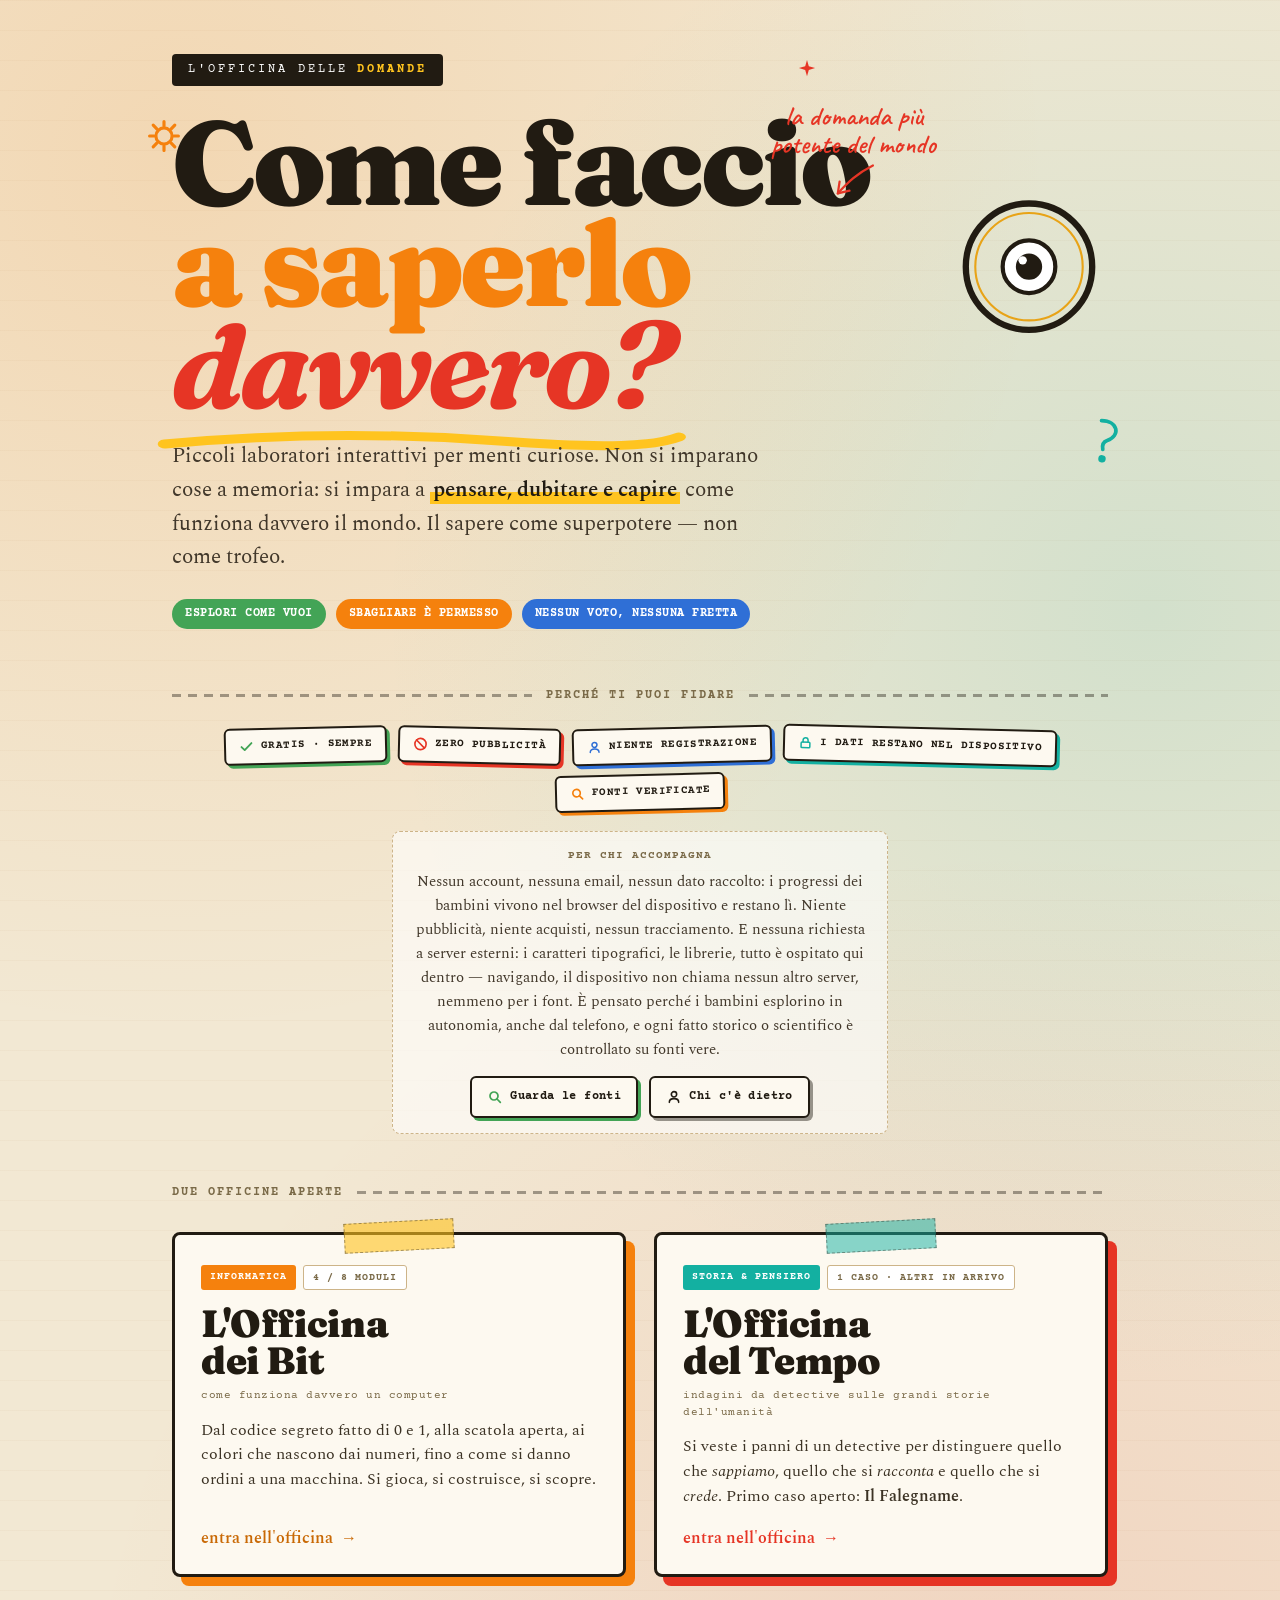
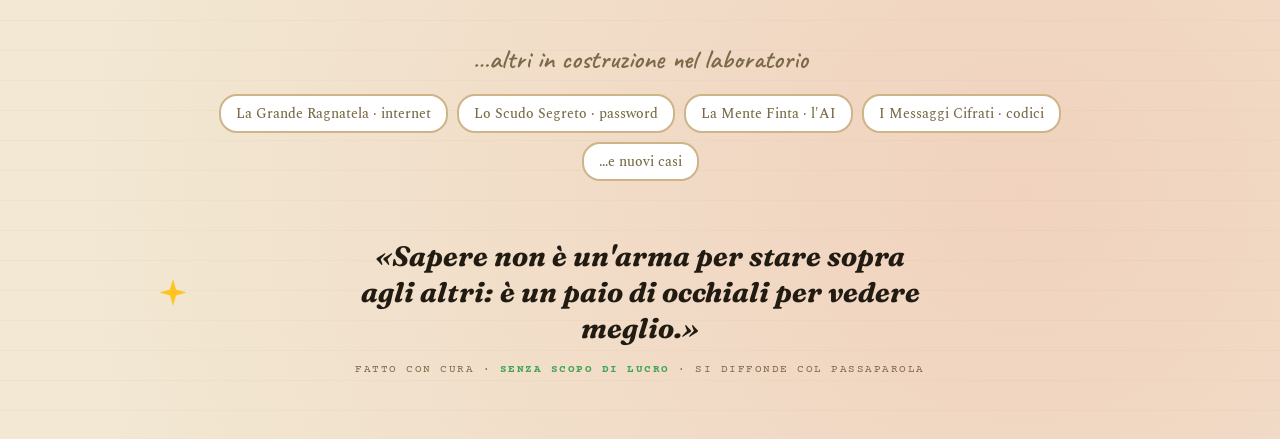
==== commit 880f338f: "Add files via upload" ====
--- a/index.html
+++ b/index.html
@@ -16,9 +16,7 @@
 <meta name="twitter:title" content="L'Officina delle Domande" />
 <meta name="twitter:description" content="Laboratori interattivi per menti curiose: imparare a pensare, dubitare e capire." />
 <meta name="twitter:image" content="https://officinadelledomande.github.io/og-image.png" />
-<link rel="preconnect" href="https://fonts.googleapis.com" />
-<link rel="preconnect" href="https://fonts.gstatic.com" crossorigin />
-<link href="https://fonts.googleapis.com/css2?family=Fraunces:ital,opsz,wght@0,9..144,600;0,9..144,900;1,9..144,700&family=Spectral:wght@400;500;600&family=Caveat:wght@600;700&family=Courier+Prime:wght@400;700&display=swap" rel="stylesheet" />
+<link rel="stylesheet" href="fonts.css" />
 <style>
   :root{
     --paper:#f2e8d3; --paper-2:#ecd9b2; --card:#fdf9f0; --ink:#211b12; --ink-soft:#7a6a48;
@@ -185,14 +183,13 @@
           </div>
         </div>
 
-        <svg aria-hidden="true" class="lens" viewBox="0 0 130 150" fill="none">
-          <line x1="44" y1="92" x2="20" y2="138" stroke="#211b12" stroke-width="12" stroke-linecap="round"/>
-          <line x1="44" y1="92" x2="20" y2="138" stroke="#f5810d" stroke-width="4.5" stroke-linecap="round"/>
-          <circle cx="68" cy="56" r="46" fill="#cfeaf0" stroke="#211b12" stroke-width="6"/>
+        <svg aria-hidden="true" class="lens" viewBox="0 0 150 175" fill="none">
+          <circle cx="75" cy="88" r="60" fill="none" stroke="#211b12" stroke-width="6"/>
+          <circle cx="75" cy="88" r="51" fill="none" stroke="#e8a317" stroke-width="2"/>
           <g class="eyelid">
-            <circle cx="68" cy="56" r="20" fill="#ffffff" stroke="#211b12" stroke-width="3.5"/>
-            <circle class="pupil" cx="68" cy="56" r="10" fill="#211b12"/>
-            <circle cx="63.5" cy="51.5" r="3.2" fill="#ffffff"/>
+            <circle cx="75" cy="88" r="25" fill="#ffffff" stroke="#211b12" stroke-width="4"/>
+            <circle class="pupil" cx="75" cy="88" r="12.5" fill="#211b12"/>
+            <circle cx="69" cy="82" r="4" fill="#ffffff"/>
           </g>
         </svg>
       </div>
@@ -221,7 +218,7 @@
       </div>
       <div class="pergenitori rise d6">
         <b>Per chi accompagna</b>
-        <p>Nessun account, nessuna email, nessun dato raccolto: i progressi dei bambini vivono nel browser del dispositivo e restano lì. Niente pubblicità, niente acquisti, nessun tracciamento. L'unica richiesta a un server esterno è quella dei caratteri tipografici (Google Fonts), che — come su quasi ogni sito — vede l'indirizzo IP: stiamo lavorando per eliminare anche quella. È pensato perché i bambini esplorino in autonomia, anche dal telefono, e ogni fatto storico o scientifico è controllato su fonti vere.</p>
+        <p>Nessun account, nessuna email, nessun dato raccolto: i progressi dei bambini vivono nel browser del dispositivo e restano lì. Niente pubblicità, niente acquisti, nessun tracciamento. E nessuna richiesta a server esterni: i caratteri tipografici, le librerie, tutto è ospitato qui dentro — navigando, il dispositivo non chiama nessun altro server, nemmeno per i font. È pensato perché i bambini esplorino in autonomia, anche dal telefono, e ogni fatto storico o scientifico è controllato su fonti vere.</p>
         <div class="btrow">
           <a class="btnota fonti" href="fonti.html"><svg viewBox="0 0 24 24" fill="none" stroke="currentColor" stroke-width="2.6" stroke-linecap="round" stroke-linejoin="round"><circle cx="10.5" cy="10.5" r="6"/><path d="M15 15l5 5"/></svg>Guarda le fonti</a>
           <a class="btnota chi" href="chi-sono.html"><svg viewBox="0 0 24 24" fill="none" stroke="currentColor" stroke-width="2.4" stroke-linecap="round" stroke-linejoin="round"><circle cx="12" cy="8" r="4"/><path d="M5 20c0-3.5 3-5.5 7-5.5s7 2 7 5.5"/></svg>Chi c'è dietro</a>
--- a/fonts.css
+++ b/fonts.css
@@ -0,0 +1,19 @@
+/* L'Officina delle Domande - font self-hosted (woff2, subset latin). Nessuna richiesta esterna. */
+@font-face{font-family:'Fraunces';font-style:normal;font-weight:500;font-display:swap;src:url('fonts/fraunces-latin-500-normal.woff2') format('woff2')}
+@font-face{font-family:'Fraunces';font-style:normal;font-weight:600;font-display:swap;src:url('fonts/fraunces-latin-600-normal.woff2') format('woff2')}
+@font-face{font-family:'Fraunces';font-style:normal;font-weight:700;font-display:swap;src:url('fonts/fraunces-latin-700-normal.woff2') format('woff2')}
+@font-face{font-family:'Fraunces';font-style:normal;font-weight:900;font-display:swap;src:url('fonts/fraunces-latin-900-normal.woff2') format('woff2')}
+@font-face{font-family:'Fraunces';font-style:italic;font-weight:700;font-display:swap;src:url('fonts/fraunces-latin-700-italic.woff2') format('woff2')}
+@font-face{font-family:'Spectral';font-style:normal;font-weight:400;font-display:swap;src:url('fonts/spectral-latin-400-normal.woff2') format('woff2')}
+@font-face{font-family:'Spectral';font-style:normal;font-weight:500;font-display:swap;src:url('fonts/spectral-latin-500-normal.woff2') format('woff2')}
+@font-face{font-family:'Spectral';font-style:normal;font-weight:600;font-display:swap;src:url('fonts/spectral-latin-600-normal.woff2') format('woff2')}
+@font-face{font-family:'Spectral';font-style:italic;font-weight:400;font-display:swap;src:url('fonts/spectral-latin-400-italic.woff2') format('woff2')}
+@font-face{font-family:'DM Sans';font-style:normal;font-weight:400;font-display:swap;src:url('fonts/dm-sans-latin-400-normal.woff2') format('woff2')}
+@font-face{font-family:'DM Sans';font-style:normal;font-weight:500;font-display:swap;src:url('fonts/dm-sans-latin-500-normal.woff2') format('woff2')}
+@font-face{font-family:'DM Sans';font-style:normal;font-weight:700;font-display:swap;src:url('fonts/dm-sans-latin-700-normal.woff2') format('woff2')}
+@font-face{font-family:'Space Mono';font-style:normal;font-weight:400;font-display:swap;src:url('fonts/space-mono-latin-400-normal.woff2') format('woff2')}
+@font-face{font-family:'Space Mono';font-style:normal;font-weight:700;font-display:swap;src:url('fonts/space-mono-latin-700-normal.woff2') format('woff2')}
+@font-face{font-family:'Caveat';font-style:normal;font-weight:600;font-display:swap;src:url('fonts/caveat-latin-600-normal.woff2') format('woff2')}
+@font-face{font-family:'Caveat';font-style:normal;font-weight:700;font-display:swap;src:url('fonts/caveat-latin-700-normal.woff2') format('woff2')}
+@font-face{font-family:'Courier Prime';font-style:normal;font-weight:400;font-display:swap;src:url('fonts/courier-prime-latin-400-normal.woff2') format('woff2')}
+@font-face{font-family:'Courier Prime';font-style:normal;font-weight:700;font-display:swap;src:url('fonts/courier-prime-latin-700-normal.woff2') format('woff2')}
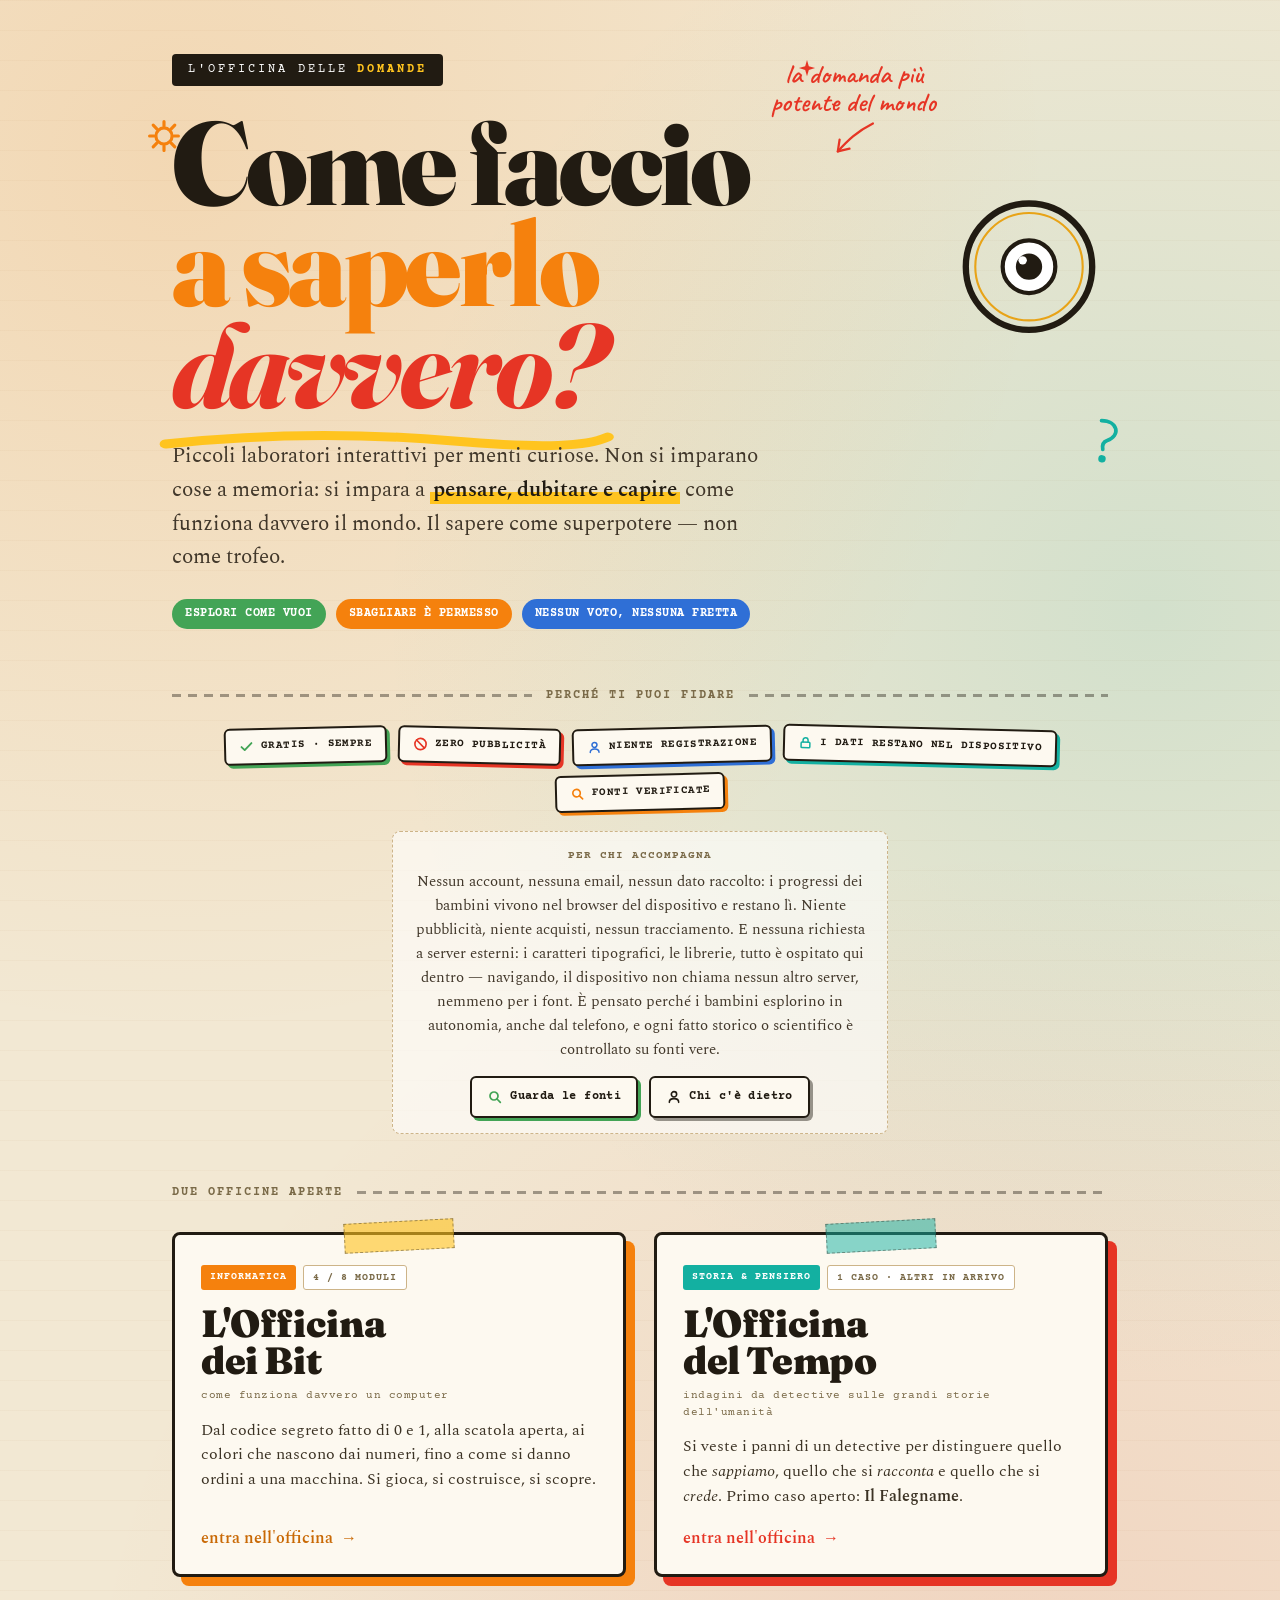
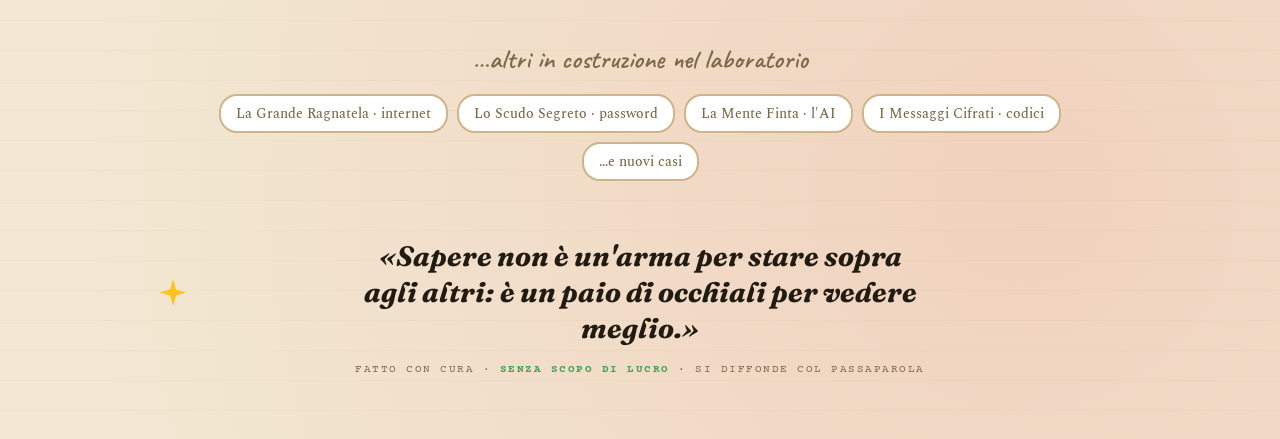
==== commit 1b52f3e1: "Add files via upload" ====
--- a/index.html
+++ b/index.html
@@ -80,7 +80,7 @@
   .pupil{transform-box:fill-box;transform-origin:center;animation:look 6s ease-in-out infinite}
 
   .note{font-family:var(--hand);color:var(--red);font-size:clamp(20px,2.7vw,27px);line-height:1.05;position:absolute;transform:rotate(-6deg)}
-  .note-1{top:-10px;right:0;max-width:175px;text-align:center}
+  .note-1{top:-52px;right:0;max-width:175px;text-align:center}
   @media(max-width:980px){.note-1{display:none}}
 
   .subtitle{font-size:clamp(17px,2.3vw,21px);color:#41372a;max-width:55ch;margin-top:24px;line-height:1.6}
--- a/fonts.css
+++ b/fonts.css
@@ -1,9 +1,6 @@
 /* L'Officina delle Domande - font self-hosted (woff2, subset latin). Nessuna richiesta esterna. */
-@font-face{font-family:'Fraunces';font-style:normal;font-weight:500;font-display:swap;src:url('fonts/fraunces-latin-500-normal.woff2') format('woff2')}
-@font-face{font-family:'Fraunces';font-style:normal;font-weight:600;font-display:swap;src:url('fonts/fraunces-latin-600-normal.woff2') format('woff2')}
-@font-face{font-family:'Fraunces';font-style:normal;font-weight:700;font-display:swap;src:url('fonts/fraunces-latin-700-normal.woff2') format('woff2')}
-@font-face{font-family:'Fraunces';font-style:normal;font-weight:900;font-display:swap;src:url('fonts/fraunces-latin-900-normal.woff2') format('woff2')}
-@font-face{font-family:'Fraunces';font-style:italic;font-weight:700;font-display:swap;src:url('fonts/fraunces-latin-700-italic.woff2') format('woff2')}
+@font-face{font-family:'Fraunces';font-style:normal;font-weight:100 900;font-display:swap;src:url('fonts/fraunces-latin-full-normal.woff2') format('woff2-variations')}
+@font-face{font-family:'Fraunces';font-style:italic;font-weight:100 900;font-display:swap;src:url('fonts/fraunces-latin-full-italic.woff2') format('woff2-variations')}
 @font-face{font-family:'Spectral';font-style:normal;font-weight:400;font-display:swap;src:url('fonts/spectral-latin-400-normal.woff2') format('woff2')}
 @font-face{font-family:'Spectral';font-style:normal;font-weight:500;font-display:swap;src:url('fonts/spectral-latin-500-normal.woff2') format('woff2')}
 @font-face{font-family:'Spectral';font-style:normal;font-weight:600;font-display:swap;src:url('fonts/spectral-latin-600-normal.woff2') format('woff2')}
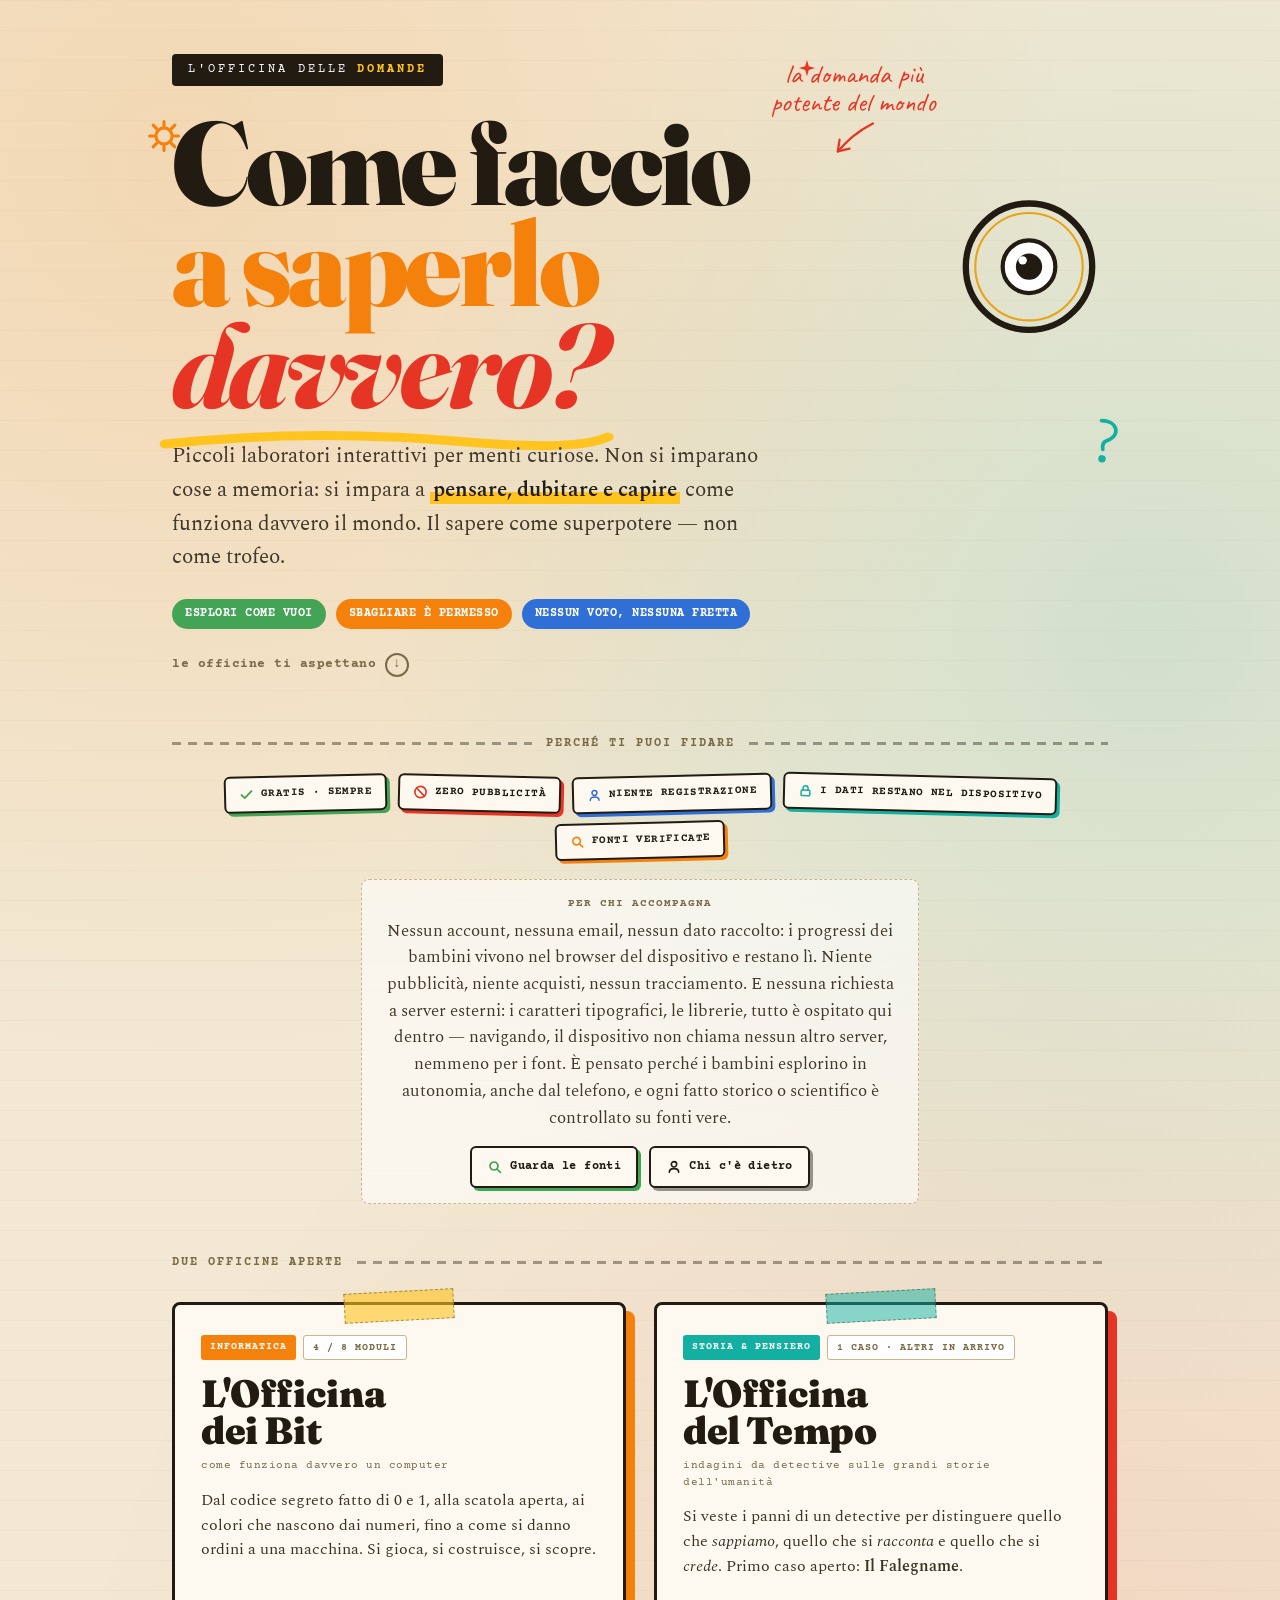
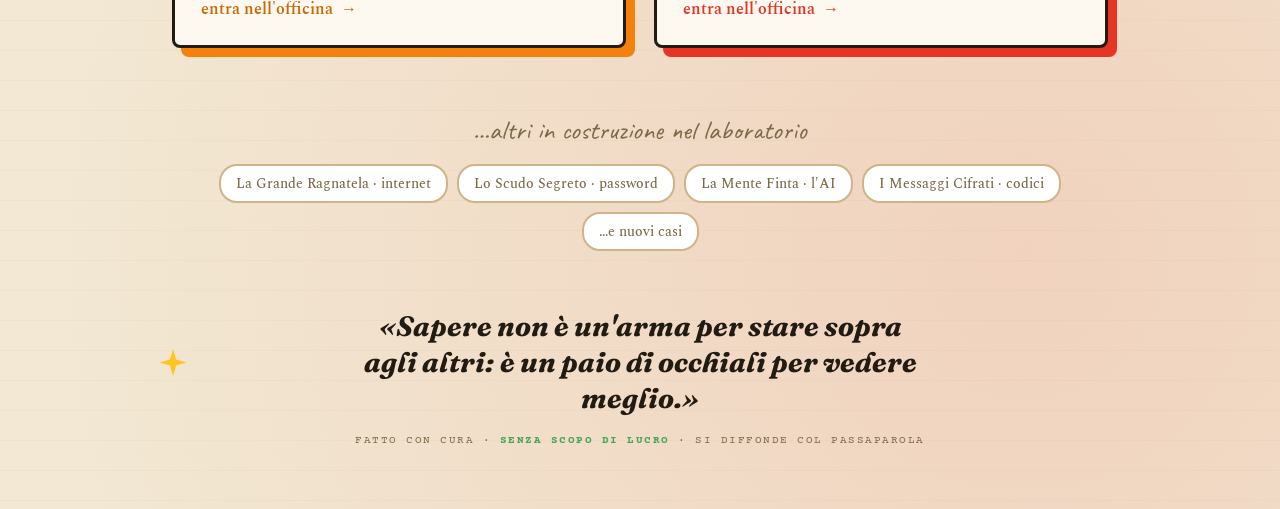
==== commit 0f52da87: "Add files via upload" ====
--- a/index.html
+++ b/index.html
@@ -140,10 +140,17 @@
   .bollino.o{box-shadow:3px 3px 0 var(--orange)} .bollino.o svg{color:var(--orange)}
   .pergenitori{max-width:62ch;margin:0 auto;background:rgba(255,255,255,.6);
     border:1.5px dashed var(--line);border-radius:8px;padding:15px 22px;
-    font-size:15px;line-height:1.6;color:#41372a}
+    font-size:16.5px;line-height:1.62;color:#41372a}
   .pergenitori b{font-family:var(--mono);font-size:11px;letter-spacing:1px;color:var(--ink-soft);
     display:block;margin-bottom:6px;text-transform:uppercase}
   .pergenitori p{margin:0 0 14px}
+  .scrolldown{display:inline-flex;align-items:center;gap:9px;margin-top:24px;
+    font-family:var(--mono);font-size:13px;font-weight:700;letter-spacing:.5px;
+    color:var(--ink-soft);text-decoration:none}
+  .scrolldown span{display:inline-flex;width:24px;height:24px;align-items:center;justify-content:center;
+    border:2px solid var(--ink-soft);border-radius:50%;font-size:14px;transition:transform .2s}
+  .scrolldown:hover span{transform:translateY(3px)}
+  @media(prefers-reduced-motion:reduce){.scrolldown span{transition:none}}
   .btrow{display:flex;gap:11px;flex-wrap:wrap;justify-content:center;margin-top:2px}
   .btnota{display:inline-flex;align-items:center;gap:7px;background:var(--card);
     border:2px solid var(--ink);border-radius:6px;padding:9px 15px;font-family:var(--mono);
@@ -205,6 +212,7 @@
         <span class="b">SBAGLIARE È PERMESSO</span>
         <span class="c">NESSUN VOTO, NESSUNA FRETTA</span>
       </div>
+      <a href="#officine" class="scrolldown rise d6">le officine ti aspettano <span>&darr;</span></a>
     </header>
 
     <section class="garanzie">
@@ -226,7 +234,7 @@
       </div>
     </section>
 
-    <section class="shelf">
+    <section class="shelf" id="officine">
       <div class="shelf-head rise d4"><span>DUE OFFICINE APERTE</span><div class="bar"></div></div>
       <div class="cards">
         <a class="card bit rise d5" href="officina-dei-bit.html">
--- a/fonts.css
+++ b/fonts.css
@@ -1,6 +1,7 @@
 /* L'Officina delle Domande - font self-hosted (woff2, subset latin). Nessuna richiesta esterna. */
 @font-face{font-family:'Fraunces';font-style:normal;font-weight:100 900;font-display:swap;src:url('fonts/fraunces-latin-full-normal.woff2') format('woff2-variations')}
 @font-face{font-family:'Fraunces';font-style:italic;font-weight:100 900;font-display:swap;src:url('fonts/fraunces-latin-full-italic.woff2') format('woff2-variations')}
+@font-face{font-family:'Caveat';font-style:normal;font-weight:400 700;font-display:swap;src:url('fonts/caveat-latin-wght-normal.woff2') format('woff2-variations')}
 @font-face{font-family:'Spectral';font-style:normal;font-weight:400;font-display:swap;src:url('fonts/spectral-latin-400-normal.woff2') format('woff2')}
 @font-face{font-family:'Spectral';font-style:normal;font-weight:500;font-display:swap;src:url('fonts/spectral-latin-500-normal.woff2') format('woff2')}
 @font-face{font-family:'Spectral';font-style:normal;font-weight:600;font-display:swap;src:url('fonts/spectral-latin-600-normal.woff2') format('woff2')}
@@ -10,7 +11,5 @@
 @font-face{font-family:'DM Sans';font-style:normal;font-weight:700;font-display:swap;src:url('fonts/dm-sans-latin-700-normal.woff2') format('woff2')}
 @font-face{font-family:'Space Mono';font-style:normal;font-weight:400;font-display:swap;src:url('fonts/space-mono-latin-400-normal.woff2') format('woff2')}
 @font-face{font-family:'Space Mono';font-style:normal;font-weight:700;font-display:swap;src:url('fonts/space-mono-latin-700-normal.woff2') format('woff2')}
-@font-face{font-family:'Caveat';font-style:normal;font-weight:600;font-display:swap;src:url('fonts/caveat-latin-600-normal.woff2') format('woff2')}
-@font-face{font-family:'Caveat';font-style:normal;font-weight:700;font-display:swap;src:url('fonts/caveat-latin-700-normal.woff2') format('woff2')}
 @font-face{font-family:'Courier Prime';font-style:normal;font-weight:400;font-display:swap;src:url('fonts/courier-prime-latin-400-normal.woff2') format('woff2')}
 @font-face{font-family:'Courier Prime';font-style:normal;font-weight:700;font-display:swap;src:url('fonts/courier-prime-latin-700-normal.woff2') format('woff2')}
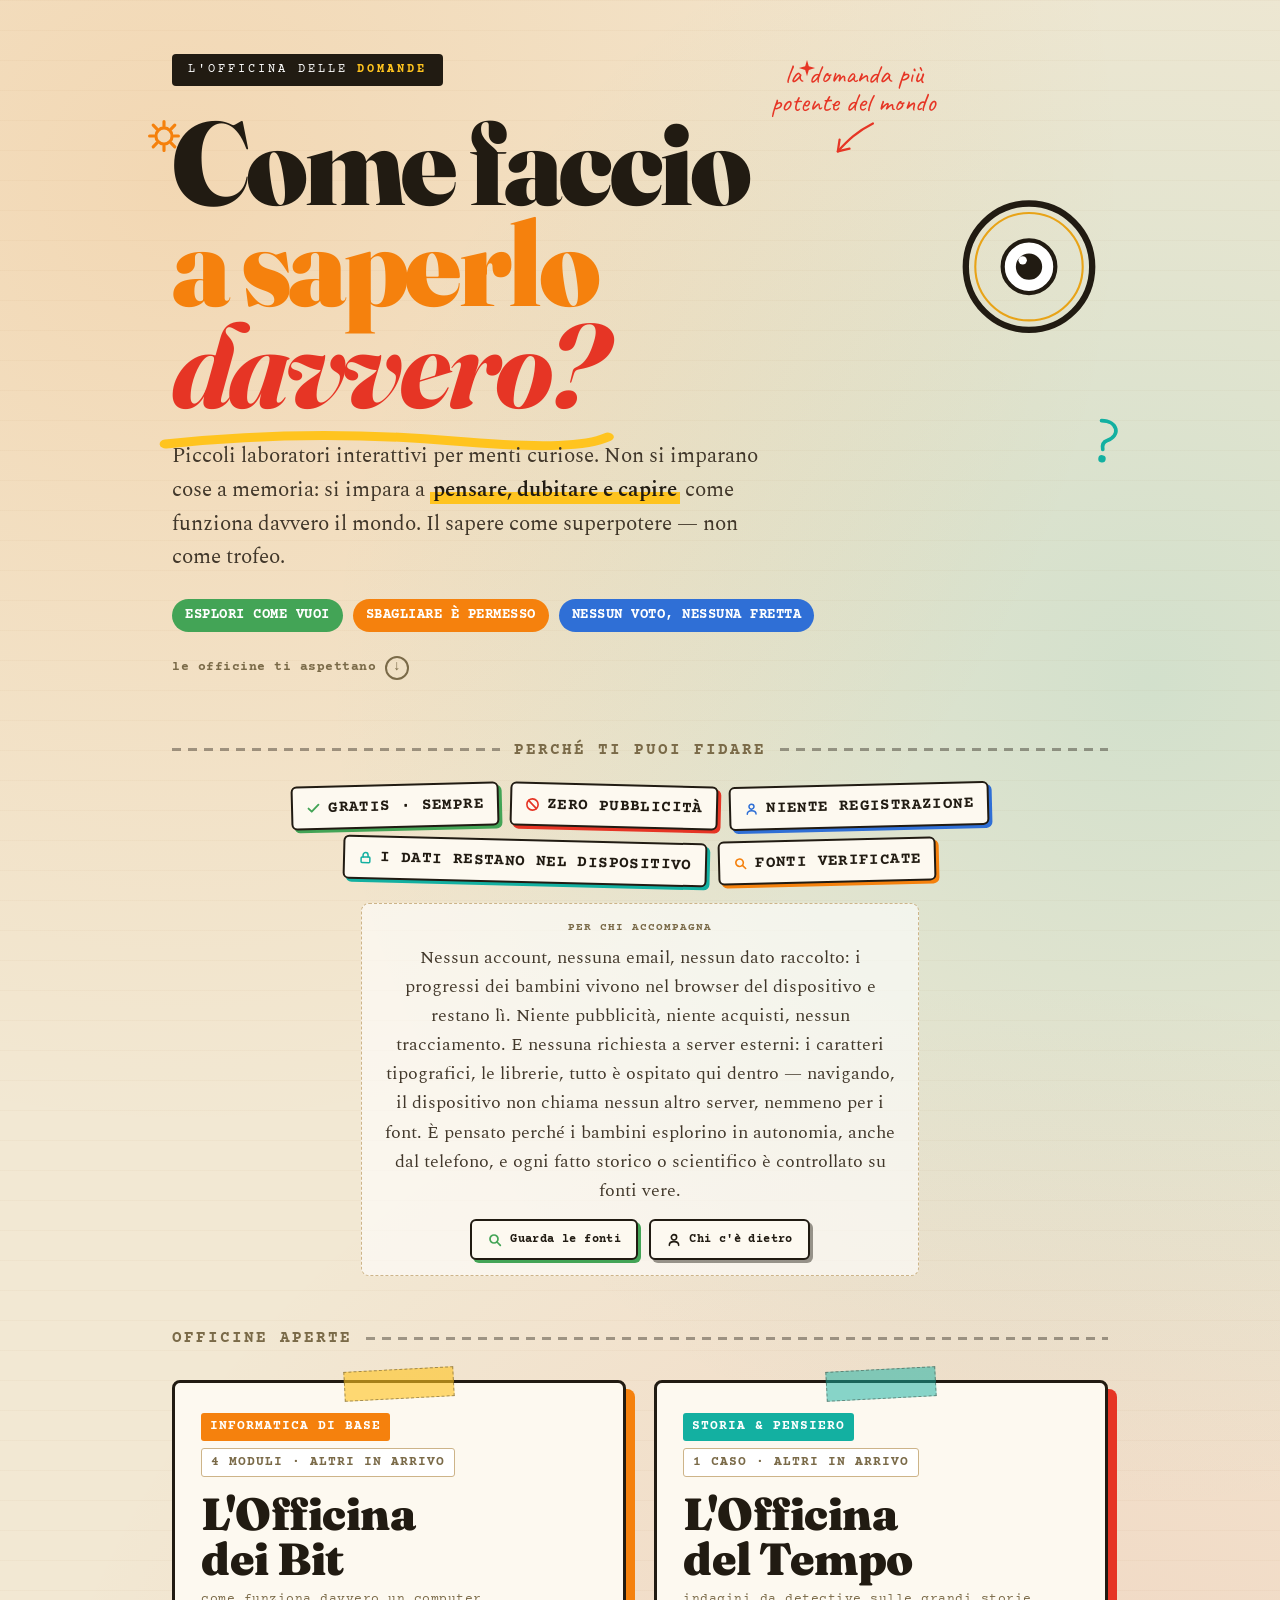
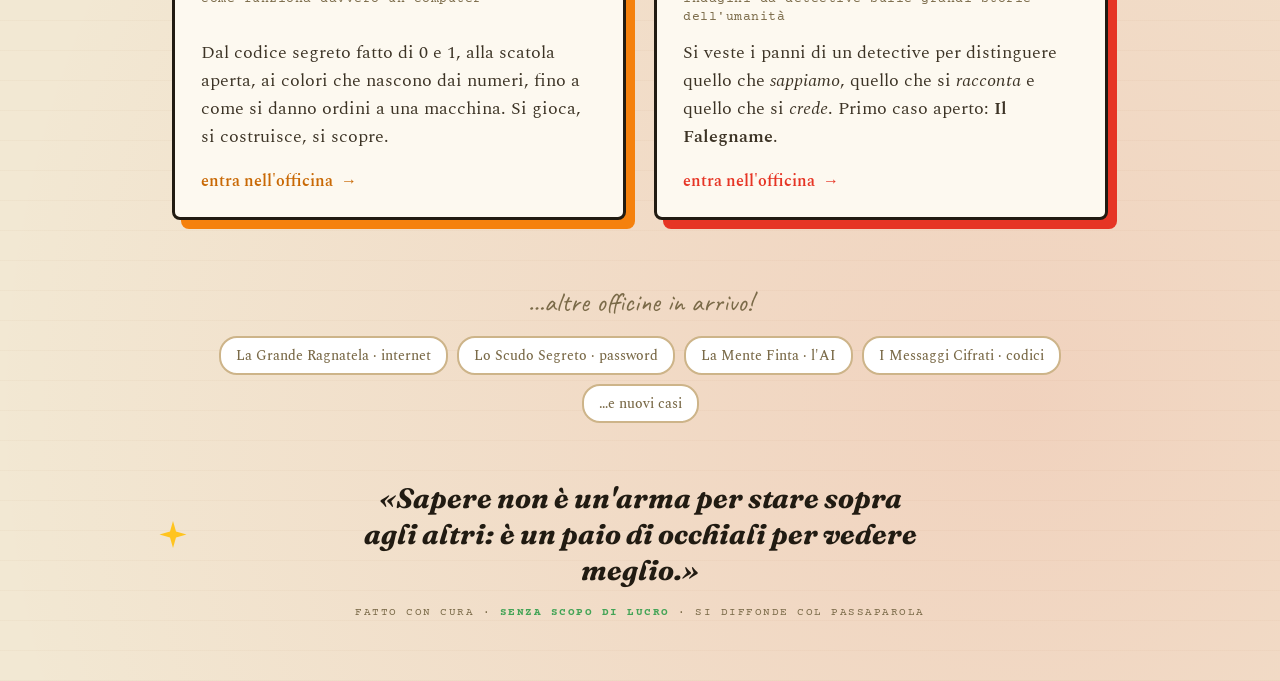
==== commit e7f984d2: "Add files via upload" ====
--- a/index.html
+++ b/index.html
@@ -88,13 +88,13 @@
   .subtitle .hl{background:linear-gradient(transparent 55%, var(--yellow) 55% 94%, transparent 94%);padding:0 3px}
 
   .manifesto{margin-top:24px;display:flex;gap:10px;flex-wrap:wrap}
-  .manifesto span{font-family:var(--mono);font-size:12px;font-weight:700;letter-spacing:.5px;color:#fff;padding:6px 13px;border-radius:20px}
+  .manifesto span{font-family:var(--mono);font-size:14px;font-weight:700;letter-spacing:.5px;color:#fff;padding:6px 13px;border-radius:20px}
   .manifesto .a{background:var(--green)} .manifesto .b{background:var(--orange)} .manifesto .c{background:var(--blue)}
 
   .shelf{padding:46px 0 10px;position:relative}
   .shelf-head{display:flex;align-items:center;gap:14px;margin-bottom:30px}
   .shelf-head .bar{flex:1;height:3px;background:repeating-linear-gradient(90deg,var(--ink) 0 9px,transparent 9px 16px);opacity:.4}
-  .shelf-head span{font-family:var(--mono);font-size:12px;letter-spacing:2px;color:var(--ink-soft);font-weight:700}
+  .shelf-head span{font-family:var(--mono);font-size:16px;letter-spacing:2px;color:var(--ink-soft);font-weight:700}
 
   .cards{display:grid;grid-template-columns:1fr 1fr;gap:28px}
   @media(max-width:760px){.cards{grid-template-columns:1fr;gap:34px}}
@@ -108,12 +108,12 @@
     background:rgba(255,196,31,.6);border:1px dashed rgba(33,27,18,.4)}
   .card.caso .tape{background:rgba(19,176,161,.5)}
   .card .tagrow{display:flex;gap:7px;flex-wrap:wrap;margin-bottom:15px}
-  .pill{font-family:var(--mono);font-size:10px;font-weight:700;letter-spacing:1px;padding:4px 9px;border-radius:3px;color:#fff}
+  .pill{font-family:var(--mono);font-size:13px;font-weight:700;letter-spacing:1px;padding:4px 9px;border-radius:3px;color:#fff}
   .pill.orange{background:var(--orange)}.pill.red{background:var(--red)}.pill.green{background:var(--green)}.pill.teal{background:var(--teal)}
   .pill.ghost{background:#fff;color:var(--ink-soft);border:1.5px solid var(--line)}
-  .card h2{font-family:var(--display);font-weight:900;font-size:clamp(28px,3.6vw,38px);line-height:.98;letter-spacing:-.01em;margin-bottom:9px}
-  .card .kind{font-family:var(--mono);font-size:11px;letter-spacing:.5px;color:var(--ink-soft);margin-bottom:13px}
-  .card p{font-size:16px;line-height:1.55;color:#3c3325;flex-grow:1}
+  .card h2{font-family:var(--display);font-weight:900;font-size:clamp(28px,3.6vw,45px);line-height:.98;letter-spacing:-.01em;margin-bottom:9px}
+  .card .kind{font-family:var(--mono);font-size:13px;line-height:1.4;letter-spacing:.5px;color:var(--ink-soft);margin-bottom:13px;min-height:2.8em}
+  .card p{font-size:18px;line-height:1.55;color:#3c3325;flex-grow:1}
   .card .enter{margin-top:18px;display:inline-flex;align-items:center;gap:8px;font-weight:700;font-size:16px}
   .card.bit .enter{color:#c96905}.card.caso .enter{color:var(--red)}
   .card .arr{transition:transform .18s ease}.card:hover .arr{transform:translateX(7px)}
@@ -129,7 +129,7 @@
   .bollini{display:flex;gap:11px;flex-wrap:wrap;justify-content:center;margin-bottom:20px}
   .bollino{display:inline-flex;align-items:center;gap:7px;background:var(--card);
     border:2px solid var(--ink);border-radius:6px;padding:8px 13px;
-    font-family:var(--mono);font-size:11px;font-weight:700;letter-spacing:.4px;color:var(--ink)}
+    font-family:var(--mono);font-size:16px;font-weight:700;letter-spacing:.4px;color:var(--ink)}
   .bollino svg{width:15px;height:15px;flex-shrink:0}
   .bollino:nth-child(odd){transform:rotate(-1.4deg)}
   .bollino:nth-child(even){transform:rotate(1.4deg)}
@@ -140,7 +140,7 @@
   .bollino.o{box-shadow:3px 3px 0 var(--orange)} .bollino.o svg{color:var(--orange)}
   .pergenitori{max-width:62ch;margin:0 auto;background:rgba(255,255,255,.6);
     border:1.5px dashed var(--line);border-radius:8px;padding:15px 22px;
-    font-size:16.5px;line-height:1.62;color:#41372a}
+    font-size:18px;line-height:1.62;color:#41372a}
   .pergenitori b{font-family:var(--mono);font-size:11px;letter-spacing:1px;color:var(--ink-soft);
     display:block;margin-bottom:6px;text-transform:uppercase}
   .pergenitori p{margin:0 0 14px}
@@ -235,11 +235,11 @@
     </section>
 
     <section class="shelf" id="officine">
-      <div class="shelf-head rise d4"><span>DUE OFFICINE APERTE</span><div class="bar"></div></div>
+      <div class="shelf-head rise d4"><span>OFFICINE APERTE</span><div class="bar"></div></div>
       <div class="cards">
         <a class="card bit rise d5" href="officina-dei-bit.html">
           <span class="tape"></span>
-          <div class="tagrow"><span class="pill orange">INFORMATICA</span><span class="pill ghost">4 / 8 MODULI</span></div>
+          <div class="tagrow"><span class="pill orange">INFORMATICA DI BASE</span><span class="pill ghost">4 MODULI · ALTRI IN ARRIVO </span></div>
           <h2>L'Officina<br/>dei Bit</h2>
           <div class="kind">come funziona davvero un computer</div>
           <p>Dal codice segreto fatto di 0 e 1, alla scatola aperta, ai colori che nascono dai numeri,
@@ -259,7 +259,7 @@
     </section>
 
     <section class="coming">
-      <div class="lbl rise d5">…altri in costruzione nel laboratorio</div>
+      <div class="lbl rise d5">…altre officine in arrivo!</div>
       <div class="chips rise d6">
         <span class="chip">La Grande Ragnatela · internet</span>
         <span class="chip">Lo Scudo Segreto · password</span>
